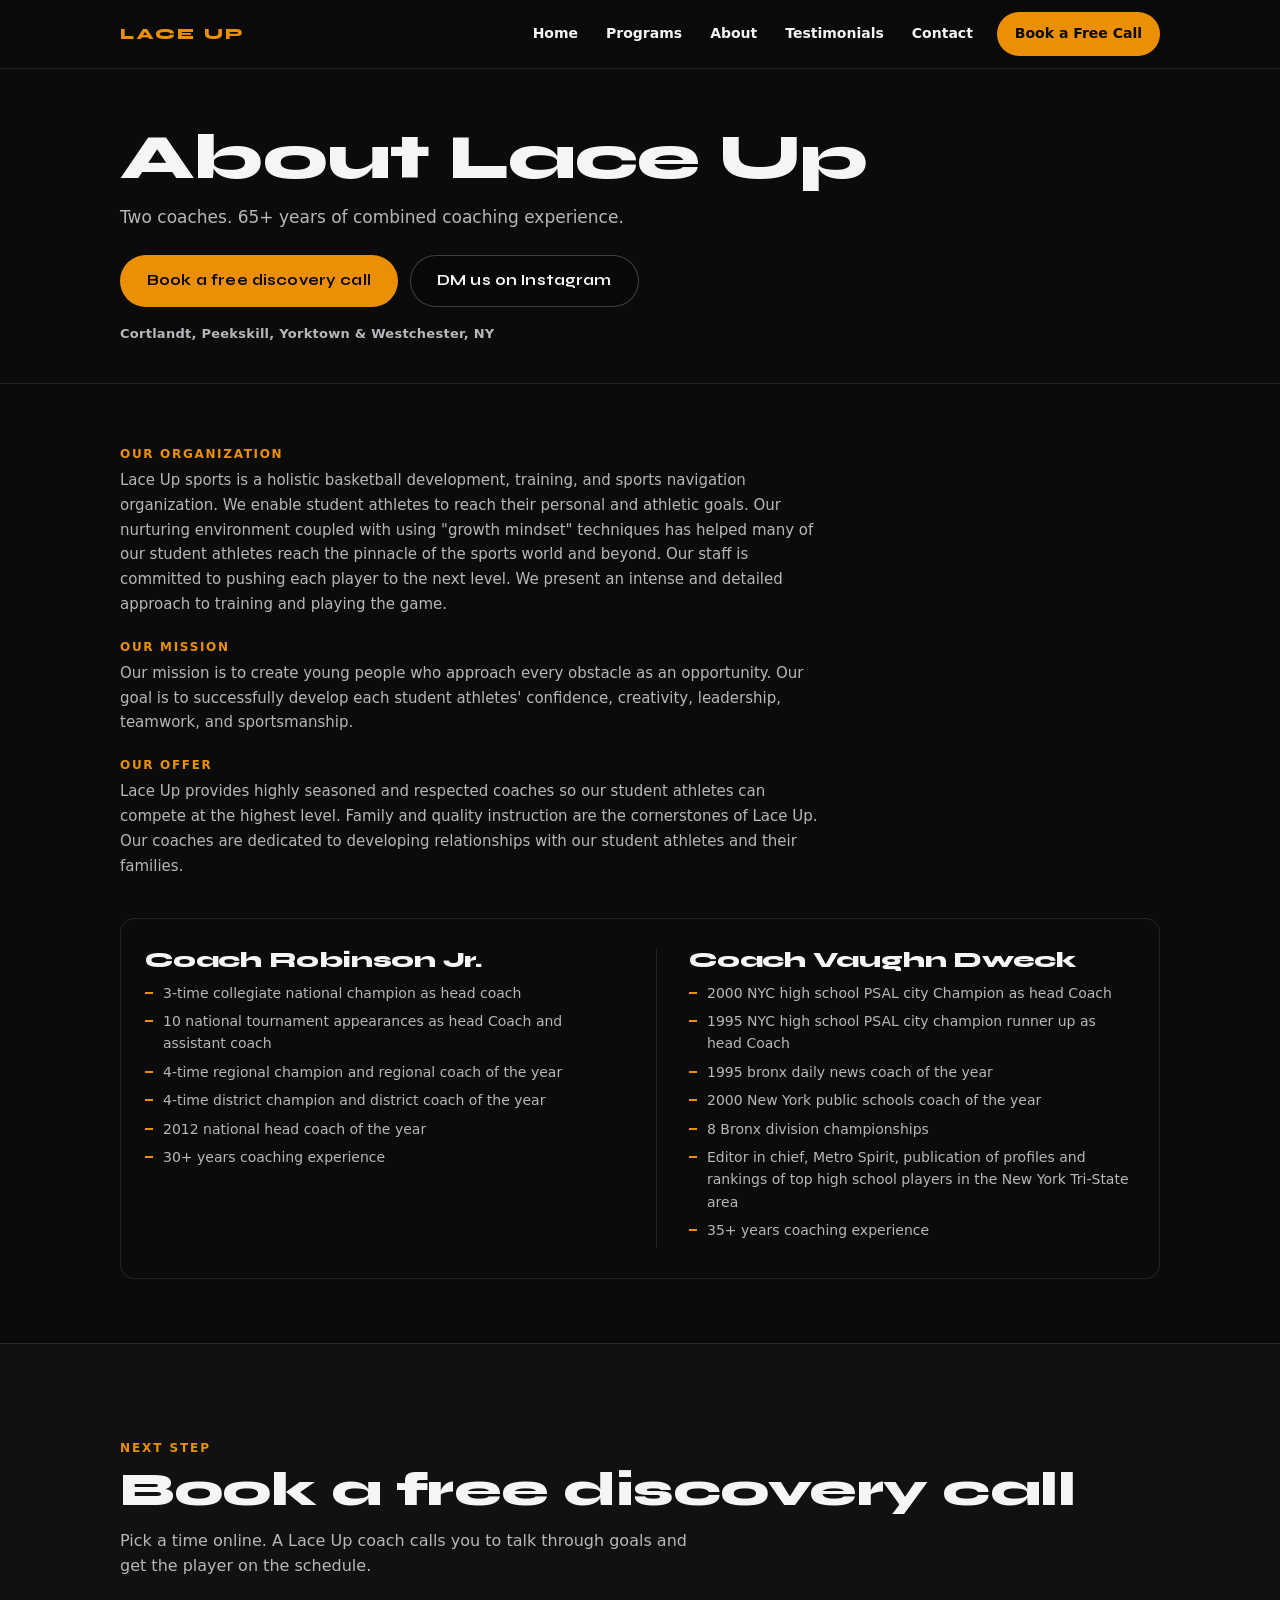
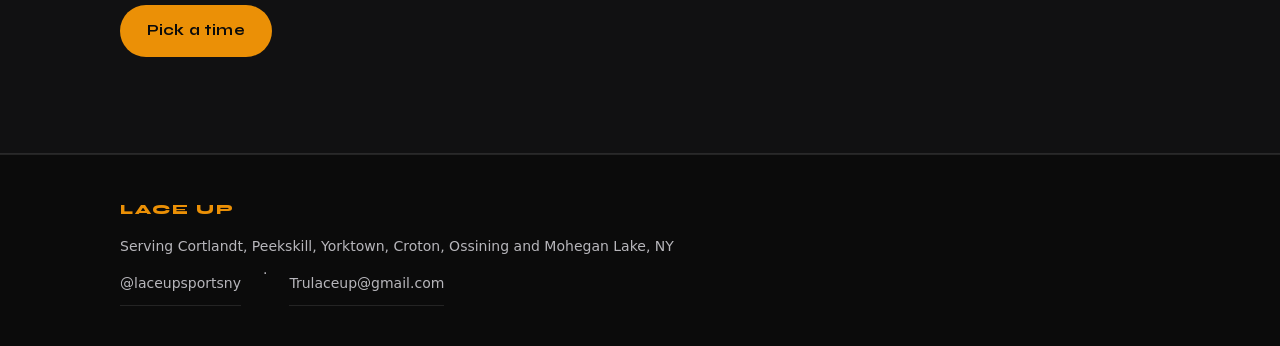
==== about/index.html @ 677ff25a "Polish pass: self-hosted font, AVIF/WebP images, plain-voice copy, booking on /contact/ - Self-host " ====
<!doctype html>
<html lang="en"><head><meta charset="utf-8">
<meta name="viewport" content="width=device-width, initial-scale=1, viewport-fit=cover">
<title>About Lace Up Sports | Coaches Robinson &amp; Dweck, Westchester Basketball</title>
<meta name="description" content="Meet the Lace Up coaches: a 3x collegiate national champion head coach and a NYC PSAL city champion head coach, 65+ years of combined coaching.">
<link rel="canonical" href="https://www.trulaceup.com/about/">
<meta name="robots" content="index, follow">
<meta property="og:type" content="website"><meta property="og:title" content="About Lace Up Sports | Coaches Robinson &amp; Dweck, Westchester Basketball"><meta property="og:description" content="Meet the Lace Up coaches: a 3x collegiate national champion head coach and a NYC PSAL city champion head coach, 65+ years of combined coaching.">
<meta property="og:image" content="https://www.trulaceup.com/assets/og.jpg"><meta property="og:image:width" content="1200"><meta property="og:image:height" content="630">
<meta property="og:url" content="https://www.trulaceup.com/about/"><meta name="twitter:card" content="summary_large_image">
<link rel="icon" href="/assets/favicon.png" type="image/png" sizes="32x32"><link rel="apple-touch-icon" href="/assets/apple-touch-icon.png" sizes="180x180">
<meta name="theme-color" content="#0B0B0B"><meta property="og:site_name" content="Lace Up Sports">
<link rel="preload" as="font" type="font/woff2" href="/assets/fonts/syne-latin-vf.woff2" crossorigin>
<link rel="stylesheet" href="/styles.css?v=e2491f68">
<script type="application/ld+json">
{"@context":"https://schema.org","@type":["LocalBusiness","SportsActivityLocation"],"name":"Lace Up Sports","description":"Basketball training for youth and high school players in Westchester, NY.","url":"https://www.trulaceup.com/","email":"Trulaceup@gmail.com","image":"https://www.trulaceup.com/assets/og.jpg","sameAs":["https://www.instagram.com/laceupsportsny"],"areaServed":[{"@type":"City","name":"Cortlandt, NY"},{"@type":"City","name":"Peekskill, NY"},{"@type":"City","name":"Yorktown, NY"},{"@type":"City","name":"Croton, NY"},{"@type":"City","name":"Ossining, NY"},{"@type":"City","name":"Mohegan Lake, NY"}],"makesOffer":[{"@type":"Offer","itemOffered":{"@type":"Service","name":"1:1 Private Training"}},{"@type":"Offer","itemOffered":{"@type":"Service","name":"Small Group Training"}},{"@type":"Offer","itemOffered":{"@type":"Service","name":"Team & Squad Sessions"}},{"@type":"Offer","itemOffered":{"@type":"Service","name":"Clinics"}}]}
</script>
</head><body>
<header class="topnav"><div class="wrap topnav-inner">
<a href="/" class="wordmark">LACE UP</a>
<button type="button" class="nav-burger" id="navBurger" aria-label="Menu" aria-controls="nav-menu" aria-expanded="false"><span></span><span></span><span></span></button>
<nav id="nav-menu" class="nav-menu" aria-label="Primary">
<a href="/">Home</a><a href="/programs/">Programs</a><a href="/about/">About</a><a href="/testimonials/">Testimonials</a><a href="/contact/">Contact</a>
<a class="nav-book" href="/contact/#book">Book a Free Call</a></nav></div></header>
<main>
<section class="page-head"><div class="wrap">
<h1>About Lace Up</h1><p class="page-lede">Two coaches. 65+ years of combined coaching experience.</p>
<div class="cta-row"><a class="btn btn-primary" href="/contact/#book">Book a free discovery call</a><a class="btn btn-ghost" href="https://www.instagram.com/laceupsportsny" target="_blank" rel="noopener">DM us on Instagram</a></div>
<div class="hero-meta">Cortlandt, Peekskill, Yorktown &amp; Westchester, NY</div>
</div></section>
<section class="section-tight"><div class="wrap"><div class="about-copy"><h3>Our Organization</h3><p>Lace Up sports is a holistic basketball development, training, and sports navigation organization. We enable student athletes to reach their personal and athletic goals. Our nurturing environment coupled with using &quot;growth mindset&quot; techniques has helped many of our student athletes reach the pinnacle of the sports world and beyond. Our staff is committed to pushing each player to the next level. We present an intense and detailed approach to training and playing the game.</p><h3>Our Mission</h3><p>Our mission is to create young people who approach every obstacle as an opportunity. Our goal is to successfully develop each student athletes&#x27; confidence, creativity, leadership, teamwork, and sportsmanship.</p><h3>Our Offer</h3><p>Lace Up provides highly seasoned and respected coaches so our student athletes can compete at the highest level. Family and quality instruction are the cornerstones of Lace Up. Our coaches are dedicated to developing relationships with our student athletes and their families.</p></div>
<div class="coaches-wrap"><div class="bg-video-content"><div class="coach"><h3>Coach Robinson Jr.</h3><ul class="coach-credentials"><li>3-time collegiate national champion as head coach</li><li>10 national tournament appearances as head Coach and assistant coach</li><li>4-time regional champion and regional coach of the year</li><li>4-time district champion and district coach of the year</li><li>2012 national head coach of the year</li><li>30+ years coaching experience</li></ul></div>
<div class="coach"><h3>Coach Vaughn Dweck</h3><ul class="coach-credentials"><li>2000 NYC high school PSAL city Champion as head Coach</li><li>1995 NYC high school PSAL city champion runner up as head Coach</li><li>1995 bronx daily news coach of the year</li><li>2000 New York public schools coach of the year</li><li>8 Bronx division championships</li><li>Editor in chief, Metro Spirit, publication of profiles and rankings of top high school players in the New York Tri-State area</li><li>35+ years coaching experience</li></ul></div></div></div></div></section>
<section class="section book-band"><div class="wrap"><p class="eyebrow">Next step</p><h2>Book a free discovery call</h2><p class="band-sub">Pick a time online. A Lace Up coach calls you to talk through goals and get the player on the schedule.</p><div class="cta-row"><a class="btn btn-primary" href="/contact/#book">Pick a time</a></div></div></section>
</main>
<footer><div class="wrap"><div class="foot-wordmark">LACE UP</div>
<div>Serving Cortlandt, Peekskill, Yorktown, Croton, Ossining and Mohegan Lake, NY</div>
<div class="foot-row"><a href="https://www.instagram.com/laceupsportsny" target="_blank" rel="noopener">@laceupsportsny</a> &middot; <a href="mailto:Trulaceup@gmail.com">Trulaceup@gmail.com</a></div></div></footer>
<nav class="sticky-bar" aria-label="Quick actions"><a href="https://www.instagram.com/laceupsportsny" target="_blank" rel="noopener"><span class="sticky-icon" aria-hidden="true">&#9993;</span>DM</a><a href="/contact/#book"><span class="sticky-icon" aria-hidden="true">&#9679;</span>Book a free call</a></nav>
<script>(function(){var b=document.getElementById('navBurger'),m=document.getElementById('nav-menu');
function c(){m.classList.remove('open');b.setAttribute('aria-expanded','false');}
b.addEventListener('click',function(){var o=m.classList.toggle('open');b.setAttribute('aria-expanded',o);});
m.querySelectorAll('a').forEach(function(a){a.addEventListener('click',c);});})();</script>

</body></html>
---- styles.css ----
/* Lace Up Sports — one orange, dark canvas, hairline rules. No glow, no gradients on cards. */
@font-face{
  font-family:'Syne';
  src:url('/assets/fonts/syne-latin-vf.woff2') format('woff2-variations'), url('/assets/fonts/syne-latin-vf.woff2') format('woff2');
  font-weight:400 800; font-style:normal; font-display:swap;
  unicode-range:U+0000-00FF,U+0131,U+0152-0153,U+02BB-02BC,U+02C6,U+02DA,U+02DC,U+2000-206F,U+2074,U+20AC,U+2122,U+2191,U+2193,U+2212,U+2215,U+FEFF,U+FFFD;
}
/* Metric-matched fallbacks so the swap does not move the layout (Syne 800 is ~1.6x wider than Arial Bold). */
@font-face{font-family:'Syne Fallback';src:local('Arial'),local('Helvetica Neue'),local('Helvetica');font-weight:400 600;size-adjust:99%;ascent-override:93%;descent-override:28%;line-gap-override:0%;}
@font-face{font-family:'Syne Fallback';src:local('Arial Bold'),local('Arial-BoldMT'),local('Helvetica Neue Bold'),local('Helvetica-Bold');font-weight:700;size-adjust:114%;ascent-override:81%;descent-override:24%;line-gap-override:0%;}
@font-face{font-family:'Syne Fallback';src:local('Arial Bold'),local('Arial-BoldMT'),local('Helvetica Neue Bold'),local('Helvetica-Bold');font-weight:800;size-adjust:164%;ascent-override:56%;descent-override:17%;line-gap-override:0%;}

:root{
  --bg:#0B0B0B;
  --bg-2:#111112;
  --ink:#F5F5F6;
  --muted:#A8A7AC;
  --orange:#EB9006;
  --orange-dim:rgba(235,144,6,.16);
  --line:rgba(255,255,255,.10);
  --line-strong:rgba(255,255,255,.22);
  --radius:14px;
  --sticky-h:64px;
  --display:'Syne','Syne Fallback',system-ui,-apple-system,sans-serif;
  --text:system-ui,-apple-system,'Segoe UI',Roboto,sans-serif;
  --s-1:8px; --s-2:16px; --s-3:24px; --s-4:40px; --s-5:64px; --s-6:96px;
  color-scheme: dark;
}
@media (prefers-color-scheme: light){
  :root:not([data-theme="dark"]){ --bg:#0B0B0B; --ink:#F5F5F6; --muted:#B7B6BB; }
}
*{box-sizing:border-box;}
html{overflow-x:clip; max-width:100%;}
@media (prefers-reduced-motion: no-preference){ html{scroll-behavior:smooth;} }
body{
  margin:0;
  background:var(--bg);
  color:var(--ink);
  font-family:var(--display);
  font-feature-settings:'tnum' 1;
  -webkit-font-smoothing:antialiased;
  padding-bottom:calc(var(--sticky-h) + env(safe-area-inset-bottom,0px));
  overflow-x:clip; max-width:100%;
  line-height:1.4;
}
img,video{max-width:100%; height:auto;}
[hidden]{display:none!important;}
a{color:inherit;}
:focus-visible{outline:2px solid var(--orange); outline-offset:3px; border-radius:4px;}
.btn:focus-visible, .nav-book:focus-visible{outline-offset:4px;}
.wrap{max-width:1080px; margin:0 auto; padding:0 20px;}
.eyebrow{
  font-family:var(--text); font-size:12px; letter-spacing:.16em; text-transform:uppercase;
  color:var(--orange); font-weight:700; margin:0 0 10px;
}
.section{padding:var(--s-6) 0;}
.section-tight{padding:var(--s-5) 0;}
@media (max-width:700px){ .section{padding:var(--s-5) 0;} .section-tight{padding:48px 0;} }
h1,h2,h3{margin:0; font-weight:800; letter-spacing:-.01em; line-height:1.02; text-wrap:balance;}
section[id]{scroll-margin-top:74px;}
p{margin:0;}
.text-link{
  display:inline-flex; align-items:center; min-height:44px; margin-top:var(--s-3);
  color:var(--orange); font-family:var(--text); font-size:15px; font-weight:700;
  text-decoration:none; border-bottom:1px solid var(--orange); padding:0 2px;
}
.text-link:hover{color:var(--ink); border-color:var(--ink);}

/* ---------- top nav ---------- */
.topnav{
  position:sticky; top:0; z-index:60;
  background:rgba(11,11,11,.9); backdrop-filter:blur(10px); -webkit-backdrop-filter:blur(10px);
  border-bottom:1px solid var(--line);
}
.topnav-inner{
  display:flex; align-items:center; justify-content:space-between;
  padding:12px 20px; gap:16px; position:relative; min-height:64px;
}
.topnav .wordmark{
  font-family:var(--display); font-weight:800; font-size:15px; letter-spacing:.14em;
  color:var(--orange); text-transform:uppercase; text-decoration:none;
  display:inline-flex; align-items:center; min-height:44px; padding:0 4px; margin-left:-4px;
}
.nav-menu{display:flex; align-items:center; gap:4px;}
.nav-menu a{
  display:inline-flex; align-items:center; min-height:44px; padding:0 12px;
  text-decoration:none; color:var(--ink); font-size:14px; font-weight:600;
  font-family:var(--text); white-space:nowrap; border-radius:999px;
}
.nav-menu a:hover{color:var(--orange);}
.nav-menu .nav-book{
  background:var(--orange); color:#0B0B0B; padding:0 18px; margin-left:8px; font-weight:700;
}
.nav-menu .nav-book:hover{color:#0B0B0B; background:#F5A126;}
.nav-burger{
  display:none; width:44px; height:44px; align-items:center; justify-content:center;
  flex-direction:column; gap:5px; cursor:pointer; padding:0; margin-right:-8px;
  background:none; border:none; appearance:none;
}
.nav-burger span{width:22px; height:2px; background:var(--ink); display:block; border-radius:2px;}
@media (max-width:720px){
  .nav-burger{display:flex;}
  .nav-menu{
    position:absolute; top:100%; left:0; right:0;
    flex-direction:column; align-items:stretch; gap:0;
    background:#0B0B0B; border-bottom:1px solid var(--line);
    max-height:0; overflow:hidden; visibility:hidden; transition:max-height .25s ease, visibility 0s linear .25s;
  }
  .nav-menu a{padding:0 20px; min-height:52px; border-top:1px solid var(--line); border-radius:0; font-size:16px;}
  .nav-menu .nav-book{margin:14px 20px 18px; justify-content:center; border-radius:999px; border-top:none;}
  .nav-menu.open{max-height:480px; visibility:visible; transition:max-height .25s ease;}
}
@media (prefers-reduced-motion: reduce){ .nav-menu{transition:none;} }

/* ---------- hero ---------- */
.hero{
  position:relative;
  min-height:min(100svh, 860px);
  display:flex; flex-direction:column; justify-content:flex-end;
  overflow:hidden; background:#000;
  padding-bottom:var(--s-4);
}
.hero picture, .hero-poster, .hero-media{
  position:absolute; inset:0; width:100%; height:100%;
}
.hero-poster, .hero-media{object-fit:cover; object-position:center 35%; filter:saturate(.9);}
.hero-video-scrim{
  position:absolute; inset:0;
  background:linear-gradient(0deg, rgba(0,0,0,.94) 0%, rgba(0,0,0,.6) 36%, rgba(0,0,0,.15) 65%, rgba(0,0,0,.4) 100%);
}
.hero-inner{
  position:relative; z-index:1;
  padding:28px 20px 0;
  max-width:1080px; margin:0 auto; width:100%;
}
.hero-eyebrow{margin-bottom:14px;}
.hero h1{
  font-size:clamp(42px,8.6vw,92px);
  line-height:.96;
  margin:0 0 20px;
  max-width:14ch;
}
.hero h1 em{font-style:normal; color:var(--orange);}
.hero-sub{
  color:var(--ink); opacity:.86; font-size:clamp(16px,2.4vw,19px);
  font-family:var(--text); font-weight:500;
  max-width:50ch; margin:0 0 28px; line-height:1.5;
}
.cta-row{display:flex; flex-wrap:wrap; gap:12px;}
.btn{
  display:inline-flex; align-items:center; justify-content:center; gap:8px;
  min-height:52px; padding:0 26px; border-radius:999px;
  font-weight:700; font-size:15px; letter-spacing:.01em;
  text-decoration:none; border:1px solid transparent;
  font-family:var(--display);
  transition:transform .15s ease, background .15s ease, border-color .15s ease;
  cursor:pointer;
}
.btn:active{transform:scale(.97);}
.btn-primary{background:var(--orange); color:#0B0B0B;}
.btn-primary:hover{background:#F5A126;}
.btn-ghost{background:rgba(0,0,0,.25); color:var(--ink); border-color:var(--line-strong);}
.btn-ghost:hover{border-color:var(--ink);}
@media (max-width:480px){ .cta-row .btn{width:100%;} }
.hero-meta{
  color:var(--muted); font-family:var(--text); font-size:13px;
  font-weight:600; margin-top:20px; letter-spacing:.02em;
}
@media (prefers-reduced-motion: reduce){ .btn{transition:none;} }

/* Phones: whole photo on top, text below it; nothing hidden behind the headline (Jimmy, 10/18). */
@media (max-width: 700px){
  .hero{min-height:auto; justify-content:flex-start; padding-bottom:32px;}
  .hero picture, .hero-poster, .hero-media{top:0; left:0; right:0; bottom:auto; height:min(125vw, 62svh); object-position:center 60%;}
  .hero-video-scrim{top:0; bottom:auto; height:min(125vw, 62svh); background:linear-gradient(0deg, rgba(0,0,0,1) 0%, rgba(0,0,0,.35) 30%, rgba(0,0,0,0) 60%, rgba(0,0,0,.45) 100%);}
  .hero-inner{padding-top:calc(min(125vw, 62svh) - 72px);}
  .hero h1{font-size:clamp(36px, 10.5vw, 54px);}
}

/* ---------- proof strip ---------- */
.proof{border-top:1px solid var(--line); border-bottom:1px solid var(--line); background:var(--bg-2);}
.proof-grid{display:grid; grid-template-columns:repeat(3,1fr); gap:0; padding:0;}
.proof-item{padding:28px 20px; border-right:1px solid var(--line);}
.proof-item:last-child{border-right:none;}
.proof-num{font-size:clamp(30px,4.5vw,40px); font-weight:800; color:var(--orange); line-height:1;}
.proof-label{font-size:13px; color:var(--muted); margin-top:8px; font-family:var(--text); font-weight:500; line-height:1.4;}
@media (max-width:640px){
  .proof-grid{grid-template-columns:1fr;}
  .proof-item{display:flex; align-items:baseline; gap:16px; padding:16px 20px; border-right:none; border-bottom:1px solid var(--line);}
  .proof-item:last-child{border-bottom:none;}
  .proof-num{font-size:26px; min-width:64px;}
  .proof-label{margin-top:0; font-size:14px;}
}

/* ---------- section heads ---------- */
.section-head{margin-bottom:var(--s-4);}
.section-head h2{font-size:clamp(30px,5vw,48px);}
.section-sub{color:var(--muted); font-family:var(--text); font-size:15px; margin:12px 0 0; max-width:60ch; line-height:1.55;}
.season-tag{
  display:inline-block; margin-top:16px; padding:7px 14px;
  background:var(--orange-dim); color:var(--orange);
  border-radius:999px; font-size:12px; font-weight:700;
  letter-spacing:.06em; text-transform:uppercase; font-family:var(--text);
}

/* ---------- programs ---------- */
.cards{display:grid; grid-template-columns:repeat(2,1fr); gap:14px;}
@media (max-width:640px){ .cards{grid-template-columns:1fr;} }
.card{
  border:1px solid var(--line); border-radius:var(--radius);
  padding:26px; background:rgba(11,11,11,.5);
}
.card .season-tag{margin:0 0 12px;}
.card h3{font-size:22px; margin-bottom:10px;}
.card p{color:var(--muted); font-family:var(--text); font-size:15px; line-height:1.55;}
.cards-note{font-size:13px; color:var(--muted); font-family:var(--text); margin:16px 0 0;}

/* ---------- about ---------- */
.about-copy{margin-bottom:var(--s-4); max-width:70ch;}
.about-copy h3{
  font-size:12px; color:var(--orange); text-transform:uppercase;
  letter-spacing:.14em; font-family:var(--text); margin:24px 0 8px; font-weight:700;
}
.about-copy h3:first-child{margin-top:0;}
.about-copy p{color:var(--muted); font-family:var(--text); font-size:15px; line-height:1.65;}

/* ---------- coaches ---------- */
.coach-credentials{list-style:none; margin:0; padding:0; color:var(--muted); font-family:var(--text); font-size:14px; line-height:1.6;}
.coach-credentials li{padding-left:18px; position:relative; margin-bottom:6px;}
.coach-credentials li::before{content:""; position:absolute; left:0; top:.72em; width:8px; height:2px; background:var(--orange);}
.coach{padding:26px 0; border-top:1px solid var(--line);}
.coach:last-child{border-bottom:1px solid var(--line);}
.coach h3{font-size:22px; margin-bottom:10px;}
.coaches-wrap{border-radius:var(--radius); border:1px solid var(--line); padding:30px 24px; margin-top:8px;}
.coaches-wrap .coach{padding:22px 0;}
.coaches-wrap .coach:first-child{border-top:none; padding-top:0;}
.coaches-wrap .coach:last-child{border-bottom:none; padding-bottom:0;}
@media (min-width:760px){
  .coaches-wrap .bg-video-content{display:grid; grid-template-columns:1fr 1fr; gap:32px;}
  .coaches-wrap .coach{border-top:none; padding:0;}
  .coaches-wrap .coach + .coach{border-left:1px solid var(--line); padding-left:32px;}
}

/* ---------- background-video sections (programs / coaches) ---------- */
.bg-video-section{position:relative; overflow:hidden;}
.bg-video-section > picture, .bg-video-media, .bg-video-poster{
  position:absolute; inset:0; width:100%; height:100%;
}
.bg-video-media, .bg-video-poster{object-fit:cover; object-position:center 40%; filter:saturate(.85);}
.bg-video-scrim{
  position:absolute; inset:0;
  background:linear-gradient(180deg, rgba(11,11,11,.95) 0%, rgba(11,11,11,.88) 40%, rgba(11,11,11,.95) 100%);
}
.bg-video-content{position:relative; z-index:1;}

/* ---------- book band / calendly ---------- */
.book-band{background:var(--bg-2); border-top:1px solid var(--line); border-bottom:1px solid var(--line);}
.book-band h2{font-size:clamp(30px,5vw,48px);}
.band-sub{color:var(--muted); font-family:var(--text); font-size:16px; line-height:1.55; max-width:56ch; margin:14px 0 26px;}
.book-embed{border:1px solid var(--line); border-radius:var(--radius); overflow:hidden; background:var(--bg-2); min-height:700px;}
.calendly-inline-widget{min-width:280px; height:700px;}
.book-fallback{color:var(--muted); font-family:var(--text); font-size:14px; margin-top:14px; line-height:1.6;}
.book-fallback a{display:inline-block; padding:4px 0;}
#book{scroll-margin-top:74px;}

/* ---------- faq ---------- */
details{border-top:1px solid var(--line);}
details:last-of-type{border-bottom:1px solid var(--line);}
summary{
  cursor:pointer; list-style:none; font-size:17px; font-weight:700; line-height:1.3;
  display:flex; justify-content:space-between; align-items:center; gap:12px;
  padding:18px 0; min-height:56px;
}
summary::-webkit-details-marker{display:none;}
summary::after{content:"+"; color:var(--orange); font-size:24px; font-weight:700; flex:none; transition:transform .2s ease; width:24px; text-align:center;}
details[open] summary::after{transform:rotate(45deg);}
details p{color:var(--muted); font-family:var(--text); font-size:15px; line-height:1.6; margin:0 0 20px; max-width:64ch;}
details p.pending{font-style:italic; color:#8b8a8f;}
@media (prefers-reduced-motion: reduce){ summary::after{transition:none;} }

/* ---------- testimonials ---------- */
.testimonials{display:grid; grid-template-columns:repeat(2,1fr); gap:14px;}
@media (max-width:640px){ .testimonials{grid-template-columns:1fr;} }
.testimonial{
  border:1px solid var(--line); border-radius:var(--radius);
  padding:26px 24px 22px; margin:0; position:relative; display:flex; flex-direction:column; gap:14px;
}
.testimonial::before{content:"\201C"; font-family:var(--display); font-weight:800; font-size:44px; line-height:.6; color:var(--orange); display:block; height:22px;}
.testimonial blockquote{margin:0; color:var(--ink); font-family:var(--text); font-size:15px; line-height:1.6; flex:1;}
.testimonial figcaption{color:var(--orange); font-size:12px; font-weight:700; letter-spacing:.1em; text-transform:uppercase; font-family:var(--text);}

/* ---------- contact ---------- */
.contact-grid{display:grid; grid-template-columns:repeat(3,1fr); gap:14px;}
@media (max-width:700px){ .contact-grid{grid-template-columns:1fr;} }
.contact-item{
  display:flex; flex-direction:column; gap:6px; min-height:72px; justify-content:center;
  border:1px solid var(--line); border-radius:var(--radius);
  padding:18px 20px; text-decoration:none; color:var(--ink);
  font-family:var(--text); font-size:15px; font-weight:600; word-break:break-word;
}
.contact-item:hover{border-color:var(--orange); color:var(--orange);}
.contact-item-static:hover{border-color:var(--line); color:var(--ink);}
.contact-label{color:var(--muted); font-size:11.5px; font-weight:700; text-transform:uppercase; letter-spacing:.1em;}

/* ---------- footer ---------- */
footer{border-top:1px solid var(--line); padding:44px 0 40px; color:var(--muted); font-family:var(--text); font-size:14px; line-height:1.6;}
footer .foot-wordmark{font-family:var(--display); font-weight:800; color:var(--orange); letter-spacing:.14em; font-size:14px; margin-bottom:14px;}
footer a{text-decoration:none; border-bottom:1px solid var(--line); display:inline-flex; align-items:center; min-height:44px;}
footer a:hover{border-color:var(--orange); color:var(--orange);}
.foot-row{display:flex; flex-wrap:wrap; gap:4px 22px; margin-top:4px;}

/* ---------- sticky mobile bar ---------- */
.sticky-bar{
  position:fixed; left:0; right:0; bottom:0; z-index:50;
  display:grid; grid-template-columns:1fr 1.6fr;
  background:rgba(11,11,11,.92);
  backdrop-filter:blur(10px); -webkit-backdrop-filter:blur(10px);
  border-top:1px solid var(--line);
  padding-bottom:env(safe-area-inset-bottom,0px);
}
.sticky-bar a{
  display:flex; align-items:center; justify-content:center;
  gap:8px; min-height:var(--sticky-h); padding:8px 6px; font-size:14px; font-weight:700;
  font-family:var(--text); text-decoration:none; color:var(--ink);
  border-right:1px solid var(--line);
}
.sticky-bar a:last-child{border-right:none; background:var(--orange); color:#0B0B0B;}
.sticky-bar a:focus-visible{outline-offset:-4px;}
.sticky-icon{font-size:16px;}
@media (min-width:721px){ .sticky-bar{display:none;} body{padding-bottom:0;} }

/* ---------- the lace up way (pillars) ---------- */
.pillars{border-top:1px solid var(--line);}
.pillar{display:grid; grid-template-columns:200px 1fr; gap:20px; padding:24px 0; border-bottom:1px solid var(--line);}
@media (max-width:640px){ .pillar{grid-template-columns:1fr; gap:8px;} }
.pillar h3{font-size:18px; color:var(--orange); letter-spacing:.01em;}
.pillar p{color:var(--muted); font-family:var(--text); font-size:15px; line-height:1.6;}

/* ---------- placements wall ---------- */
.placements{list-style:none; margin:0; padding:0; border-top:1px solid var(--line);}
.placements li{padding:14px 0; border-bottom:1px solid var(--line); color:var(--ink); font-family:var(--text); font-size:15px;}

/* ---------- free resources ---------- */
.resource-block{max-width:640px;}
.resource-video{width:100%; aspect-ratio:16/9; border-radius:var(--radius); border:1px solid var(--line); display:block; background:#000;}
.resource-caption{color:var(--muted); font-family:var(--text); font-size:14px; margin:12px 0 0;}

/* ---------- photo strip (drifting marquee) ---------- */
.strip{overflow:hidden; margin-bottom:0; padding-left:20px; min-width:0; max-width:100%; width:100%;}
.strip-track{display:flex; gap:12px; width:max-content;}
.strip-track picture{flex:none; display:block;}
.strip-track img{width:160px; height:200px; object-fit:cover; border-radius:10px; border:1px solid var(--line); display:block;}
.strip-grid{display:none;}
@media (prefers-reduced-motion: no-preference){
  .strip-track{animation:drift 38s linear infinite;}
  .strip:hover .strip-track, .strip:focus-within .strip-track{animation-play-state:paused;}
  @keyframes drift{from{transform:translateX(0);} to{transform:translateX(-50%);}}
}
@media (prefers-reduced-motion: reduce){
  .strip{display:none;}
  .strip-grid{display:grid; grid-template-columns:repeat(3,1fr); gap:10px;}
  .strip-grid img{width:100%; height:auto; aspect-ratio:4/5; object-fit:cover; border-radius:10px; border:1px solid var(--line); display:block;}
}

/* ---------- sub-page head ---------- */
.page-head{padding:56px 0 40px; border-bottom:1px solid var(--line);}
.page-head h1{font-size:clamp(36px,7vw,64px); margin-bottom:14px; max-width:16ch;}
.page-lede{color:var(--muted); font-family:var(--text); font-size:17px; line-height:1.55; max-width:60ch; margin:0 0 24px;}
.page-head .hero-meta{margin-top:18px;}
.steps{padding-left:22px; margin:0; font-family:var(--text); line-height:1.6; color:var(--muted); font-size:15px;}
.steps li{margin:0 0 12px; padding-left:4px;}
.steps strong{color:var(--ink);}
.fine{font-family:var(--text); font-size:14px; color:var(--muted); margin-top:18px; line-height:1.6;}
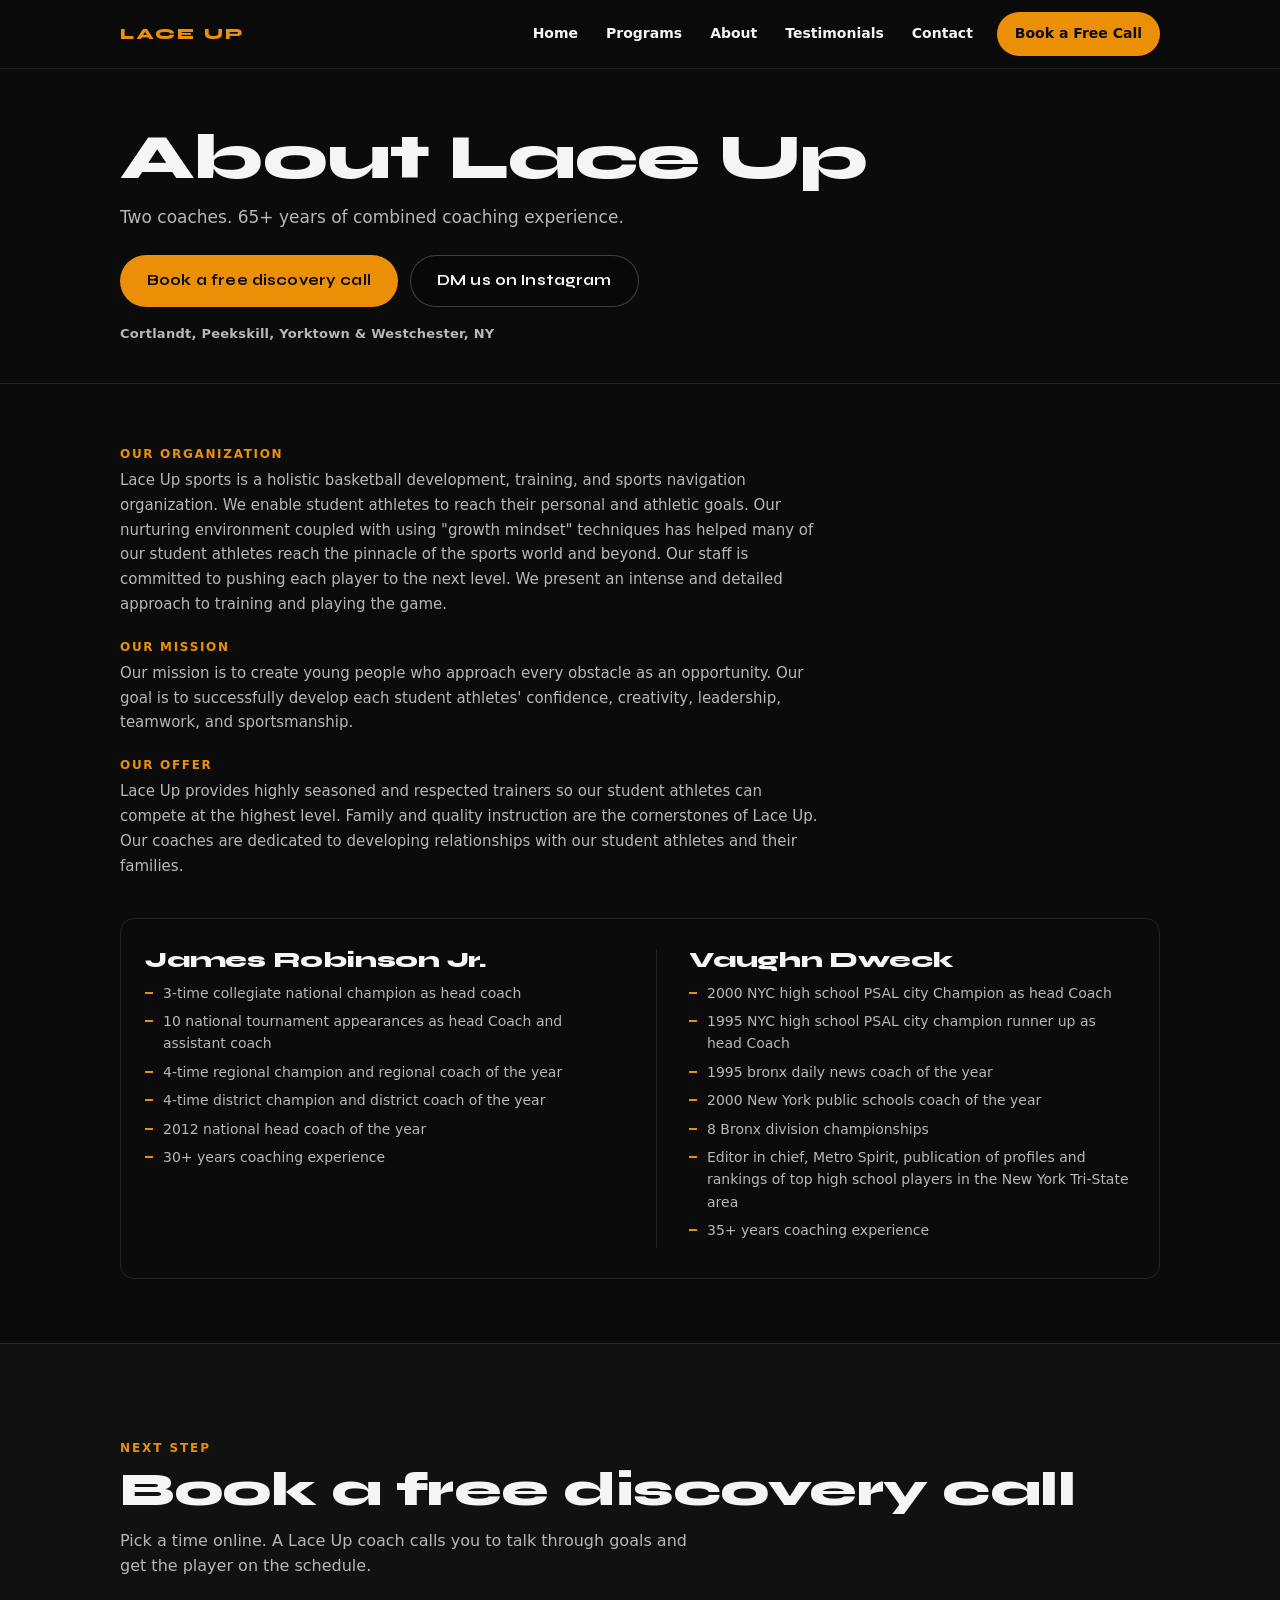
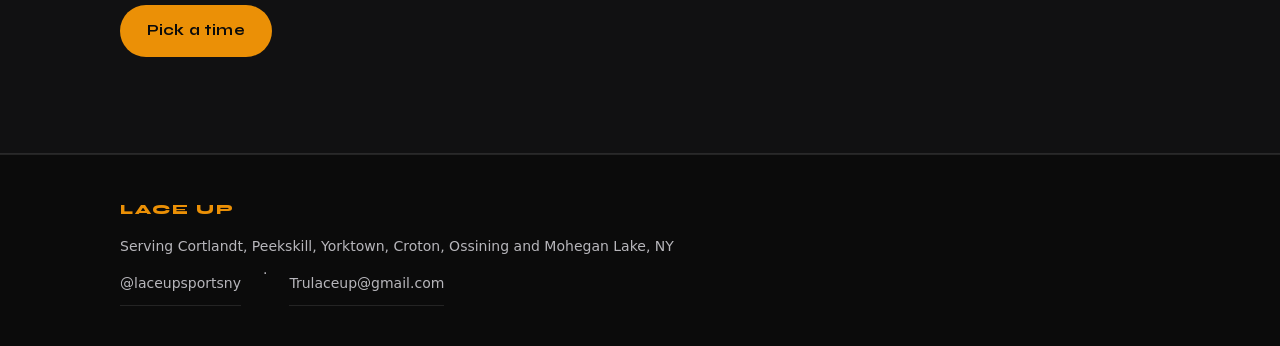
==== commit 7430e8d2: "Present Lace Up as trainers: drop 'coached by', trainer wording; credentials and testimonials unchan" ====
--- a/about/index.html
+++ b/about/index.html
@@ -28,9 +28,9 @@
 <div class="cta-row"><a class="btn btn-primary" href="/contact/#book">Book a free discovery call</a><a class="btn btn-ghost" href="https://www.instagram.com/laceupsportsny" target="_blank" rel="noopener">DM us on Instagram</a></div>
 <div class="hero-meta">Cortlandt, Peekskill, Yorktown &amp; Westchester, NY</div>
 </div></section>
-<section class="section-tight"><div class="wrap"><div class="about-copy"><h3>Our Organization</h3><p>Lace Up sports is a holistic basketball development, training, and sports navigation organization. We enable student athletes to reach their personal and athletic goals. Our nurturing environment coupled with using &quot;growth mindset&quot; techniques has helped many of our student athletes reach the pinnacle of the sports world and beyond. Our staff is committed to pushing each player to the next level. We present an intense and detailed approach to training and playing the game.</p><h3>Our Mission</h3><p>Our mission is to create young people who approach every obstacle as an opportunity. Our goal is to successfully develop each student athletes&#x27; confidence, creativity, leadership, teamwork, and sportsmanship.</p><h3>Our Offer</h3><p>Lace Up provides highly seasoned and respected coaches so our student athletes can compete at the highest level. Family and quality instruction are the cornerstones of Lace Up. Our coaches are dedicated to developing relationships with our student athletes and their families.</p></div>
-<div class="coaches-wrap"><div class="bg-video-content"><div class="coach"><h3>Coach Robinson Jr.</h3><ul class="coach-credentials"><li>3-time collegiate national champion as head coach</li><li>10 national tournament appearances as head Coach and assistant coach</li><li>4-time regional champion and regional coach of the year</li><li>4-time district champion and district coach of the year</li><li>2012 national head coach of the year</li><li>30+ years coaching experience</li></ul></div>
-<div class="coach"><h3>Coach Vaughn Dweck</h3><ul class="coach-credentials"><li>2000 NYC high school PSAL city Champion as head Coach</li><li>1995 NYC high school PSAL city champion runner up as head Coach</li><li>1995 bronx daily news coach of the year</li><li>2000 New York public schools coach of the year</li><li>8 Bronx division championships</li><li>Editor in chief, Metro Spirit, publication of profiles and rankings of top high school players in the New York Tri-State area</li><li>35+ years coaching experience</li></ul></div></div></div></div></section>
+<section class="section-tight"><div class="wrap"><div class="about-copy"><h3>Our Organization</h3><p>Lace Up sports is a holistic basketball development, training, and sports navigation organization. We enable student athletes to reach their personal and athletic goals. Our nurturing environment coupled with using &quot;growth mindset&quot; techniques has helped many of our student athletes reach the pinnacle of the sports world and beyond. Our staff is committed to pushing each player to the next level. We present an intense and detailed approach to training and playing the game.</p><h3>Our Mission</h3><p>Our mission is to create young people who approach every obstacle as an opportunity. Our goal is to successfully develop each student athletes&#x27; confidence, creativity, leadership, teamwork, and sportsmanship.</p><h3>Our Offer</h3><p>Lace Up provides highly seasoned and respected trainers so our student athletes can compete at the highest level. Family and quality instruction are the cornerstones of Lace Up. Our coaches are dedicated to developing relationships with our student athletes and their families.</p></div>
+<div class="coaches-wrap"><div class="bg-video-content"><div class="coach"><h3>James Robinson Jr.</h3><ul class="coach-credentials"><li>3-time collegiate national champion as head coach</li><li>10 national tournament appearances as head Coach and assistant coach</li><li>4-time regional champion and regional coach of the year</li><li>4-time district champion and district coach of the year</li><li>2012 national head coach of the year</li><li>30+ years coaching experience</li></ul></div>
+<div class="coach"><h3>Vaughn Dweck</h3><ul class="coach-credentials"><li>2000 NYC high school PSAL city Champion as head Coach</li><li>1995 NYC high school PSAL city champion runner up as head Coach</li><li>1995 bronx daily news coach of the year</li><li>2000 New York public schools coach of the year</li><li>8 Bronx division championships</li><li>Editor in chief, Metro Spirit, publication of profiles and rankings of top high school players in the New York Tri-State area</li><li>35+ years coaching experience</li></ul></div></div></div></div></section>
 <section class="section book-band"><div class="wrap"><p class="eyebrow">Next step</p><h2>Book a free discovery call</h2><p class="band-sub">Pick a time online. A Lace Up coach calls you to talk through goals and get the player on the schedule.</p><div class="cta-row"><a class="btn btn-primary" href="/contact/#book">Pick a time</a></div></div></section>
 </main>
 <footer><div class="wrap"><div class="foot-wordmark">LACE UP</div>
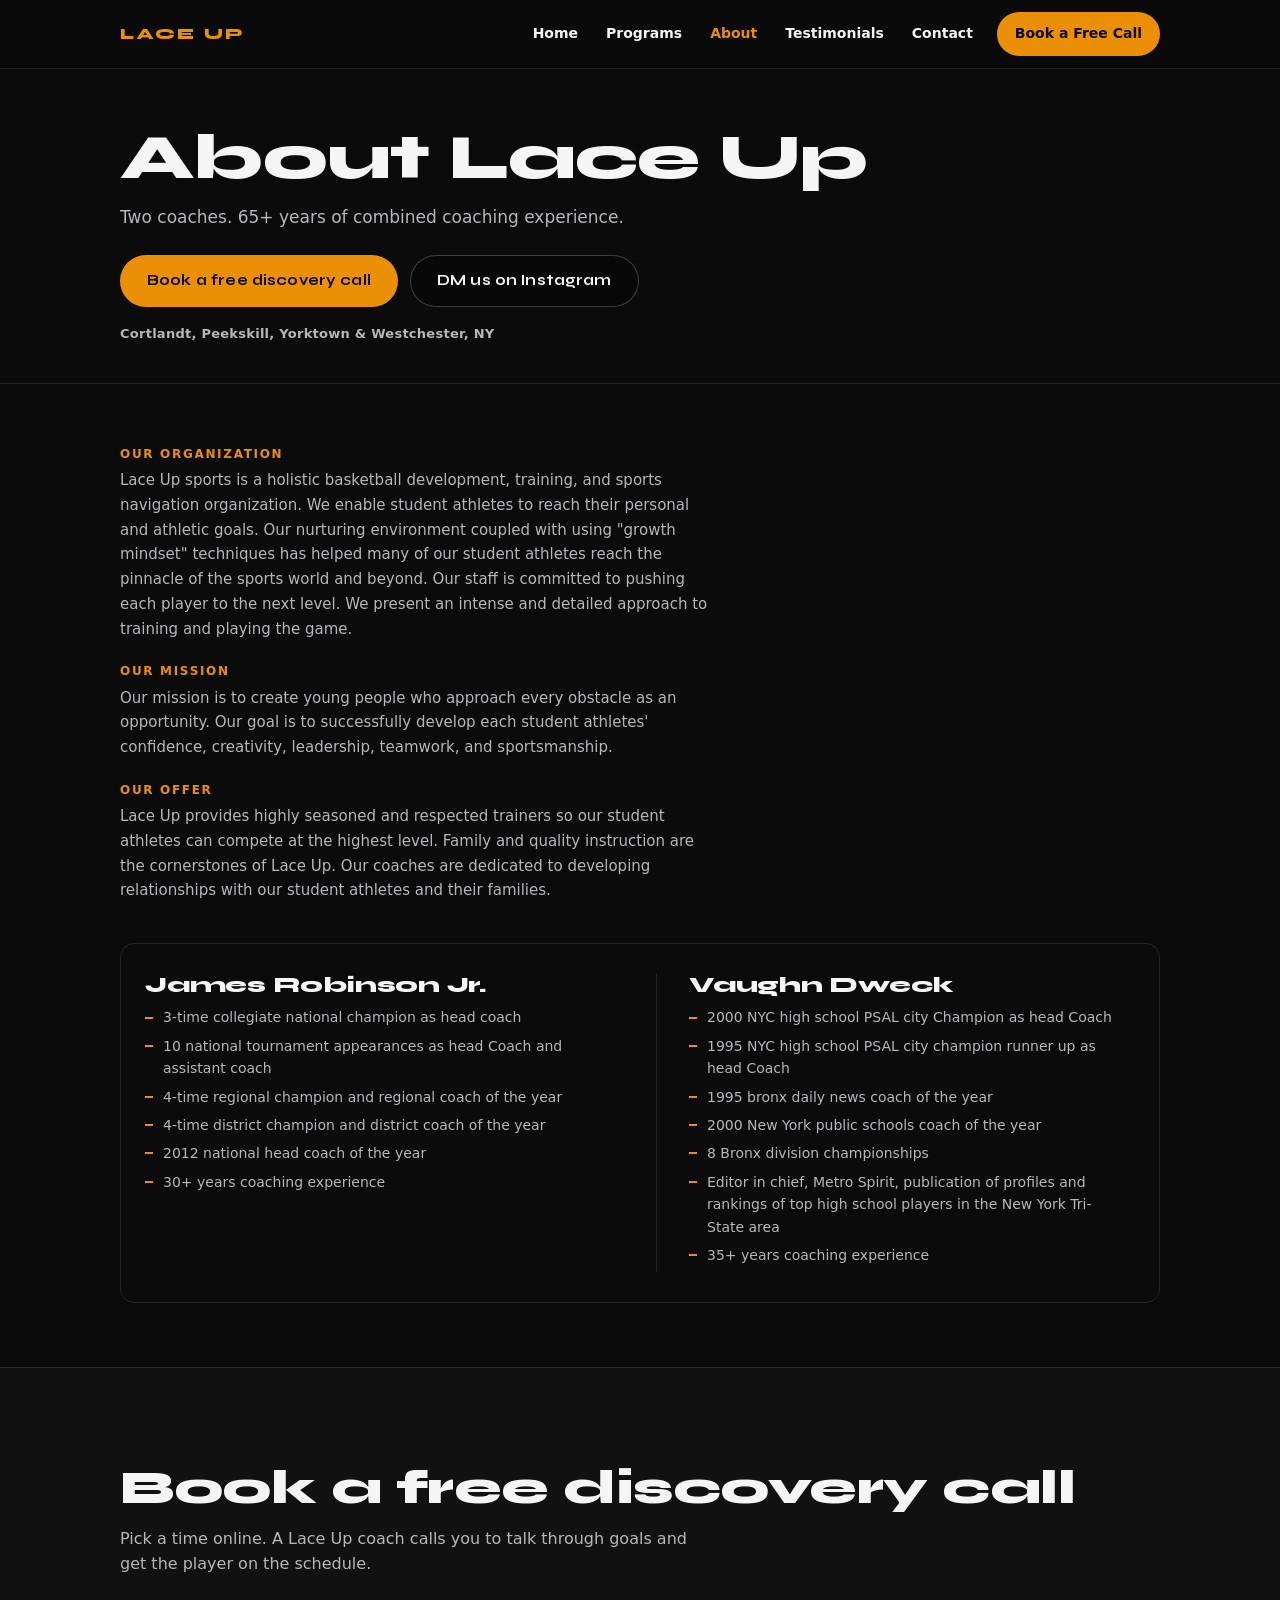
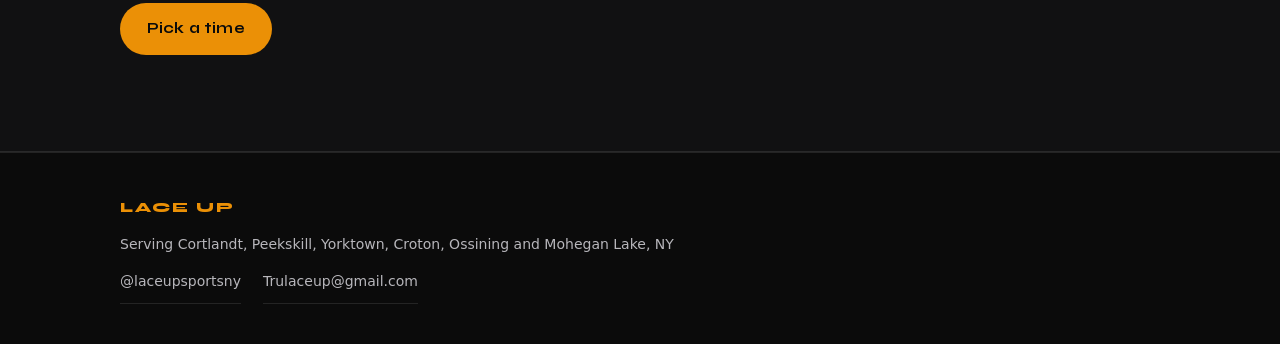
==== commit 29cf204c: "Design pass (Impeccable): drop section kickers, hero credential as a deck line over a deeper scrim, " ====
--- a/about/index.html
+++ b/about/index.html
@@ -11,7 +11,7 @@
 <link rel="icon" href="/assets/favicon.png" type="image/png" sizes="32x32"><link rel="apple-touch-icon" href="/assets/apple-touch-icon.png" sizes="180x180">
 <meta name="theme-color" content="#0B0B0B"><meta property="og:site_name" content="Lace Up Sports">
 <link rel="preload" as="font" type="font/woff2" href="/assets/fonts/syne-latin-vf.woff2" crossorigin>
-<link rel="stylesheet" href="/styles.css?v=e2491f68">
+<link rel="stylesheet" href="/styles.css?v=1196a5dd">
 <script type="application/ld+json">
 {"@context":"https://schema.org","@type":["LocalBusiness","SportsActivityLocation"],"name":"Lace Up Sports","description":"Basketball training for youth and high school players in Westchester, NY.","url":"https://www.trulaceup.com/","email":"Trulaceup@gmail.com","image":"https://www.trulaceup.com/assets/og.jpg","sameAs":["https://www.instagram.com/laceupsportsny"],"areaServed":[{"@type":"City","name":"Cortlandt, NY"},{"@type":"City","name":"Peekskill, NY"},{"@type":"City","name":"Yorktown, NY"},{"@type":"City","name":"Croton, NY"},{"@type":"City","name":"Ossining, NY"},{"@type":"City","name":"Mohegan Lake, NY"}],"makesOffer":[{"@type":"Offer","itemOffered":{"@type":"Service","name":"1:1 Private Training"}},{"@type":"Offer","itemOffered":{"@type":"Service","name":"Small Group Training"}},{"@type":"Offer","itemOffered":{"@type":"Service","name":"Team & Squad Sessions"}},{"@type":"Offer","itemOffered":{"@type":"Service","name":"Clinics"}}]}
 </script>
@@ -20,7 +20,7 @@
 <a href="/" class="wordmark">LACE UP</a>
 <button type="button" class="nav-burger" id="navBurger" aria-label="Menu" aria-controls="nav-menu" aria-expanded="false"><span></span><span></span><span></span></button>
 <nav id="nav-menu" class="nav-menu" aria-label="Primary">
-<a href="/">Home</a><a href="/programs/">Programs</a><a href="/about/">About</a><a href="/testimonials/">Testimonials</a><a href="/contact/">Contact</a>
+<a href="/">Home</a><a href="/programs/">Programs</a><a href="/about/" aria-current="page">About</a><a href="/testimonials/">Testimonials</a><a href="/contact/">Contact</a>
 <a class="nav-book" href="/contact/#book">Book a Free Call</a></nav></div></header>
 <main>
 <section class="page-head"><div class="wrap">
@@ -28,18 +28,20 @@
 <div class="cta-row"><a class="btn btn-primary" href="/contact/#book">Book a free discovery call</a><a class="btn btn-ghost" href="https://www.instagram.com/laceupsportsny" target="_blank" rel="noopener">DM us on Instagram</a></div>
 <div class="hero-meta">Cortlandt, Peekskill, Yorktown &amp; Westchester, NY</div>
 </div></section>
-<section class="section-tight"><div class="wrap"><div class="about-copy"><h3>Our Organization</h3><p>Lace Up sports is a holistic basketball development, training, and sports navigation organization. We enable student athletes to reach their personal and athletic goals. Our nurturing environment coupled with using &quot;growth mindset&quot; techniques has helped many of our student athletes reach the pinnacle of the sports world and beyond. Our staff is committed to pushing each player to the next level. We present an intense and detailed approach to training and playing the game.</p><h3>Our Mission</h3><p>Our mission is to create young people who approach every obstacle as an opportunity. Our goal is to successfully develop each student athletes&#x27; confidence, creativity, leadership, teamwork, and sportsmanship.</p><h3>Our Offer</h3><p>Lace Up provides highly seasoned and respected trainers so our student athletes can compete at the highest level. Family and quality instruction are the cornerstones of Lace Up. Our coaches are dedicated to developing relationships with our student athletes and their families.</p></div>
-<div class="coaches-wrap"><div class="bg-video-content"><div class="coach"><h3>James Robinson Jr.</h3><ul class="coach-credentials"><li>3-time collegiate national champion as head coach</li><li>10 national tournament appearances as head Coach and assistant coach</li><li>4-time regional champion and regional coach of the year</li><li>4-time district champion and district coach of the year</li><li>2012 national head coach of the year</li><li>30+ years coaching experience</li></ul></div>
-<div class="coach"><h3>Vaughn Dweck</h3><ul class="coach-credentials"><li>2000 NYC high school PSAL city Champion as head Coach</li><li>1995 NYC high school PSAL city champion runner up as head Coach</li><li>1995 bronx daily news coach of the year</li><li>2000 New York public schools coach of the year</li><li>8 Bronx division championships</li><li>Editor in chief, Metro Spirit, publication of profiles and rankings of top high school players in the New York Tri-State area</li><li>35+ years coaching experience</li></ul></div></div></div></div></section>
-<section class="section book-band"><div class="wrap"><p class="eyebrow">Next step</p><h2>Book a free discovery call</h2><p class="band-sub">Pick a time online. A Lace Up coach calls you to talk through goals and get the player on the schedule.</p><div class="cta-row"><a class="btn btn-primary" href="/contact/#book">Pick a time</a></div></div></section>
+<section class="section-tight"><div class="wrap"><div class="about-copy"><h2>Our Organization</h2><p>Lace Up sports is a holistic basketball development, training, and sports navigation organization. We enable student athletes to reach their personal and athletic goals. Our nurturing environment coupled with using &quot;growth mindset&quot; techniques has helped many of our student athletes reach the pinnacle of the sports world and beyond. Our staff is committed to pushing each player to the next level. We present an intense and detailed approach to training and playing the game.</p><h2>Our Mission</h2><p>Our mission is to create young people who approach every obstacle as an opportunity. Our goal is to successfully develop each student athletes&#x27; confidence, creativity, leadership, teamwork, and sportsmanship.</p><h2>Our Offer</h2><p>Lace Up provides highly seasoned and respected trainers so our student athletes can compete at the highest level. Family and quality instruction are the cornerstones of Lace Up. Our coaches are dedicated to developing relationships with our student athletes and their families.</p></div>
+<div class="coaches-wrap"><div class="bg-video-content"><div class="coach"><h2>James Robinson Jr.</h2><ul class="coach-credentials"><li>3-time collegiate national champion as head coach</li><li>10 national tournament appearances as head Coach and assistant coach</li><li>4-time regional champion and regional coach of the year</li><li>4-time district champion and district coach of the year</li><li>2012 national head coach of the year</li><li>30+ years coaching experience</li></ul></div>
+<div class="coach"><h2>Vaughn Dweck</h2><ul class="coach-credentials"><li>2000 NYC high school PSAL city Champion as head Coach</li><li>1995 NYC high school PSAL city champion runner up as head Coach</li><li>1995 bronx daily news coach of the year</li><li>2000 New York public schools coach of the year</li><li>8 Bronx division championships</li><li>Editor in chief, Metro Spirit, publication of profiles and rankings of top high school players in the New York Tri-State area</li><li>35+ years coaching experience</li></ul></div></div></div></div></section>
+<section class="section book-band"><div class="wrap"><h2>Book a free discovery call</h2><p class="band-sub">Pick a time online. A Lace Up coach calls you to talk through goals and get the player on the schedule.</p><div class="cta-row"><a class="btn btn-primary" href="/contact/#book">Pick a time</a></div></div></section>
 </main>
 <footer><div class="wrap"><div class="foot-wordmark">LACE UP</div>
 <div>Serving Cortlandt, Peekskill, Yorktown, Croton, Ossining and Mohegan Lake, NY</div>
-<div class="foot-row"><a href="https://www.instagram.com/laceupsportsny" target="_blank" rel="noopener">@laceupsportsny</a> &middot; <a href="mailto:Trulaceup@gmail.com">Trulaceup@gmail.com</a></div></div></footer>
+<div class="foot-row"><a href="https://www.instagram.com/laceupsportsny" target="_blank" rel="noopener">@laceupsportsny</a><a href="mailto:Trulaceup@gmail.com">Trulaceup@gmail.com</a></div></div></footer>
 <nav class="sticky-bar" aria-label="Quick actions"><a href="https://www.instagram.com/laceupsportsny" target="_blank" rel="noopener"><span class="sticky-icon" aria-hidden="true">&#9993;</span>DM</a><a href="/contact/#book"><span class="sticky-icon" aria-hidden="true">&#9679;</span>Book a free call</a></nav>
 <script>(function(){var b=document.getElementById('navBurger'),m=document.getElementById('nav-menu');
 function c(){m.classList.remove('open');b.setAttribute('aria-expanded','false');}
 b.addEventListener('click',function(){var o=m.classList.toggle('open');b.setAttribute('aria-expanded',o);});
-m.querySelectorAll('a').forEach(function(a){a.addEventListener('click',c);});})();</script>
+m.querySelectorAll('a').forEach(function(a){a.addEventListener('click',c);});
+document.addEventListener('keydown',function(e){if(e.key==='Escape'&&m.classList.contains('open')){c();b.focus();}});})();</script>
+<script>(function(){var k=document.querySelector('main .cta-row');if(!k||!window.IntersectionObserver)return;new IntersectionObserver(function(e){document.body.classList.toggle('cta-in-view',e[e.length-1].isIntersecting);},{rootMargin:'-70px 0px 0px 0px'}).observe(k);})();</script>
 
 </body></html>
--- a/styles.css
+++ b/styles.css
@@ -31,6 +31,7 @@
 }
 *{box-sizing:border-box;}
 html{overflow-x:clip; max-width:100%;}
+@media (max-width:720px){ html{scroll-padding-bottom:calc(var(--sticky-h) + env(safe-area-inset-bottom,0px));} }
 @media (prefers-reduced-motion: no-preference){ html{scroll-behavior:smooth;} }
 body{
   margin:0;
@@ -49,16 +50,13 @@
 :focus-visible{outline:2px solid var(--orange); outline-offset:3px; border-radius:4px;}
 .btn:focus-visible, .nav-book:focus-visible{outline-offset:4px;}
 .wrap{max-width:1080px; margin:0 auto; padding:0 20px;}
-.eyebrow{
-  font-family:var(--text); font-size:12px; letter-spacing:.16em; text-transform:uppercase;
-  color:var(--orange); font-weight:700; margin:0 0 10px;
-}
 .section{padding:var(--s-6) 0;}
 .section-tight{padding:var(--s-5) 0;}
 @media (max-width:700px){ .section{padding:var(--s-5) 0;} .section-tight{padding:48px 0;} }
 h1,h2,h3{margin:0; font-weight:800; letter-spacing:-.01em; line-height:1.02; text-wrap:balance;}
 section[id]{scroll-margin-top:74px;}
 p{margin:0;}
+p,li,blockquote,figcaption,summary{text-wrap:pretty;}
 .text-link{
   display:inline-flex; align-items:center; min-height:44px; margin-top:var(--s-3);
   color:var(--orange); font-family:var(--text); font-size:15px; font-weight:700;
@@ -77,7 +75,7 @@
   padding:12px 20px; gap:16px; position:relative; min-height:64px;
 }
 .topnav .wordmark{
-  font-family:var(--display); font-weight:800; font-size:15px; letter-spacing:.14em;
+  font-family:var(--display); font-weight:800; font-size:15px; letter-spacing:.14em; white-space:nowrap; flex:none;
   color:var(--orange); text-transform:uppercase; text-decoration:none;
   display:inline-flex; align-items:center; min-height:44px; padding:0 4px; margin-left:-4px;
 }
@@ -87,7 +85,7 @@
   text-decoration:none; color:var(--ink); font-size:14px; font-weight:600;
   font-family:var(--text); white-space:nowrap; border-radius:999px;
 }
-.nav-menu a:hover{color:var(--orange);}
+.nav-menu a:hover, .nav-menu a[aria-current="page"]{color:var(--orange);}
 .nav-menu .nav-book{
   background:var(--orange); color:#0B0B0B; padding:0 18px; margin-left:8px; font-weight:700;
 }
@@ -126,25 +124,29 @@
 .hero-poster, .hero-media{object-fit:cover; object-position:center 35%; filter:saturate(.9);}
 .hero-video-scrim{
   position:absolute; inset:0;
-  background:linear-gradient(0deg, rgba(0,0,0,.94) 0%, rgba(0,0,0,.6) 36%, rgba(0,0,0,.15) 65%, rgba(0,0,0,.4) 100%);
+  background:linear-gradient(0deg, rgba(0,0,0,.96) 0%, rgba(0,0,0,.9) 30%, rgba(0,0,0,.78) 50%, rgba(0,0,0,.4) 68%, rgba(0,0,0,.08) 82%, rgba(0,0,0,.35) 100%);
 }
 .hero-inner{
   position:relative; z-index:1;
   padding:28px 20px 0;
   max-width:1080px; margin:0 auto; width:100%;
 }
-.hero-eyebrow{margin-bottom:14px;}
 .hero h1{
   font-size:clamp(42px,8.6vw,92px);
   line-height:.96;
-  margin:0 0 20px;
+  margin:0 0 18px;
   max-width:14ch;
+}
+.hero-cred{
+  color:var(--ink); font-family:var(--display); font-weight:700;
+  font-size:clamp(17px,2.2vw,21px); line-height:1.3; letter-spacing:-.005em;
+  max-width:32ch; margin:0 0 12px; text-wrap:balance;
 }
 .hero h1 em{font-style:normal; color:var(--orange);}
 .hero-sub{
-  color:var(--ink); opacity:.86; font-size:clamp(16px,2.4vw,19px);
+  color:var(--ink); opacity:.9; font-size:clamp(16px,2.4vw,19px);
   font-family:var(--text); font-weight:500;
-  max-width:50ch; margin:0 0 28px; line-height:1.5;
+  max-width:50ch; margin:0 0 26px; line-height:1.5;
 }
 .cta-row{display:flex; flex-wrap:wrap; gap:12px;}
 .btn{
@@ -175,6 +177,7 @@
   .hero-video-scrim{top:0; bottom:auto; height:min(125vw, 62svh); background:linear-gradient(0deg, rgba(0,0,0,1) 0%, rgba(0,0,0,.35) 30%, rgba(0,0,0,0) 60%, rgba(0,0,0,.45) 100%);}
   .hero-inner{padding-top:calc(min(125vw, 62svh) - 72px);}
   .hero h1{font-size:clamp(36px, 10.5vw, 54px);}
+  .hero-cred{font-size:17px;}
 }
 
 /* ---------- proof strip ---------- */
@@ -188,14 +191,14 @@
   .proof-grid{grid-template-columns:1fr;}
   .proof-item{display:flex; align-items:baseline; gap:16px; padding:16px 20px; border-right:none; border-bottom:1px solid var(--line);}
   .proof-item:last-child{border-bottom:none;}
-  .proof-num{font-size:26px; min-width:64px;}
+  .proof-num{font-size:26px; min-width:84px;}
   .proof-label{margin-top:0; font-size:14px;}
 }
 
 /* ---------- section heads ---------- */
 .section-head{margin-bottom:var(--s-4);}
 .section-head h2{font-size:clamp(30px,5vw,48px);}
-.section-sub{color:var(--muted); font-family:var(--text); font-size:15px; margin:12px 0 0; max-width:60ch; line-height:1.55;}
+.section-sub{color:var(--muted); font-family:var(--text); font-size:15px; margin:12px 0 0; max-width:56ch; line-height:1.55;}
 .season-tag{
   display:inline-block; margin-top:16px; padding:7px 14px;
   background:var(--orange-dim); color:var(--orange);
@@ -216,13 +219,13 @@
 .cards-note{font-size:13px; color:var(--muted); font-family:var(--text); margin:16px 0 0;}
 
 /* ---------- about ---------- */
-.about-copy{margin-bottom:var(--s-4); max-width:70ch;}
-.about-copy h3{
+.about-copy{margin-bottom:var(--s-4);}
+.about-copy h3, .about-copy h2{
   font-size:12px; color:var(--orange); text-transform:uppercase;
   letter-spacing:.14em; font-family:var(--text); margin:24px 0 8px; font-weight:700;
 }
-.about-copy h3:first-child{margin-top:0;}
-.about-copy p{color:var(--muted); font-family:var(--text); font-size:15px; line-height:1.65;}
+.about-copy h3:first-child, .about-copy h2:first-child{margin-top:0;}
+.about-copy p{color:var(--muted); font-family:var(--text); font-size:15px; line-height:1.65; max-width:62ch;}
 
 /* ---------- coaches ---------- */
 .coach-credentials{list-style:none; margin:0; padding:0; color:var(--muted); font-family:var(--text); font-size:14px; line-height:1.6;}
@@ -230,7 +233,7 @@
 .coach-credentials li::before{content:""; position:absolute; left:0; top:.72em; width:8px; height:2px; background:var(--orange);}
 .coach{padding:26px 0; border-top:1px solid var(--line);}
 .coach:last-child{border-bottom:1px solid var(--line);}
-.coach h3{font-size:22px; margin-bottom:10px;}
+.coach h3, .coach h2{font-size:22px; margin-bottom:10px;}
 .coaches-wrap{border-radius:var(--radius); border:1px solid var(--line); padding:30px 24px; margin-top:8px;}
 .coaches-wrap .coach{padding:22px 0;}
 .coaches-wrap .coach:first-child{border-top:none; padding-top:0;}
@@ -259,7 +262,7 @@
 .band-sub{color:var(--muted); font-family:var(--text); font-size:16px; line-height:1.55; max-width:56ch; margin:14px 0 26px;}
 .book-embed{border:1px solid var(--line); border-radius:var(--radius); overflow:hidden; background:var(--bg-2); min-height:700px;}
 .calendly-inline-widget{min-width:280px; height:700px;}
-.book-fallback{color:var(--muted); font-family:var(--text); font-size:14px; margin-top:14px; line-height:1.6;}
+.book-fallback{color:var(--muted); font-family:var(--text); font-size:14px; margin-top:14px; line-height:1.6; max-width:62ch;}
 .book-fallback a{display:inline-block; padding:4px 0;}
 #book{scroll-margin-top:74px;}
 
@@ -274,7 +277,7 @@
 summary::-webkit-details-marker{display:none;}
 summary::after{content:"+"; color:var(--orange); font-size:24px; font-weight:700; flex:none; transition:transform .2s ease; width:24px; text-align:center;}
 details[open] summary::after{transform:rotate(45deg);}
-details p{color:var(--muted); font-family:var(--text); font-size:15px; line-height:1.6; margin:0 0 20px; max-width:64ch;}
+details p{color:var(--muted); font-family:var(--text); font-size:15px; line-height:1.6; margin:0 0 20px; max-width:62ch;}
 details p.pending{font-style:italic; color:#8b8a8f;}
 @media (prefers-reduced-motion: reduce){ summary::after{transition:none;} }
 
@@ -326,15 +329,19 @@
 }
 .sticky-bar a:last-child{border-right:none; background:var(--orange); color:#0B0B0B;}
 .sticky-bar a:focus-visible{outline-offset:-4px;}
+.sticky-bar a:last-child:focus-visible{outline-color:#0B0B0B;}
+.sticky-bar{transition:transform .25s ease, visibility 0s linear 0s;}
+body.cta-in-view .sticky-bar{transform:translateY(110%); visibility:hidden; transition:transform .25s ease, visibility 0s linear .25s;}
+@media (prefers-reduced-motion: reduce){ .sticky-bar, body.cta-in-view .sticky-bar{transition:none;} }
 .sticky-icon{font-size:16px;}
 @media (min-width:721px){ .sticky-bar{display:none;} body{padding-bottom:0;} }
 
 /* ---------- the lace up way (pillars) ---------- */
 .pillars{border-top:1px solid var(--line);}
-.pillar{display:grid; grid-template-columns:200px 1fr; gap:20px; padding:24px 0; border-bottom:1px solid var(--line);}
+.pillar{display:grid; grid-template-columns:220px 1fr; gap:20px; padding:24px 0; border-bottom:1px solid var(--line);}
 @media (max-width:640px){ .pillar{grid-template-columns:1fr; gap:8px;} }
 .pillar h3{font-size:18px; color:var(--orange); letter-spacing:.01em;}
-.pillar p{color:var(--muted); font-family:var(--text); font-size:15px; line-height:1.6;}
+.pillar p{color:var(--muted); font-family:var(--text); font-size:15px; line-height:1.6; max-width:62ch;}
 
 /* ---------- placements wall ---------- */
 .placements{list-style:none; margin:0; padding:0; border-top:1px solid var(--line);}
@@ -345,29 +352,23 @@
 .resource-video{width:100%; aspect-ratio:16/9; border-radius:var(--radius); border:1px solid var(--line); display:block; background:#000;}
 .resource-caption{color:var(--muted); font-family:var(--text); font-size:14px; margin:12px 0 0;}
 
-/* ---------- photo strip (drifting marquee) ---------- */
-.strip{overflow:hidden; margin-bottom:0; padding-left:20px; min-width:0; max-width:100%; width:100%;}
+/* ---------- photo strip: the visitor scrolls it (phones), 3-up grid on wide screens. No marquee. ---------- */
+.strip{overflow-x:auto; overscroll-behavior-x:contain; scroll-snap-type:x mandatory; scroll-padding-inline:20px; padding:0 20px 10px; scrollbar-width:thin; scrollbar-color:var(--line-strong) transparent;}
 .strip-track{display:flex; gap:12px; width:max-content;}
-.strip-track picture{flex:none; display:block;}
-.strip-track img{width:160px; height:200px; object-fit:cover; border-radius:10px; border:1px solid var(--line); display:block;}
-.strip-grid{display:none;}
-@media (prefers-reduced-motion: no-preference){
-  .strip-track{animation:drift 38s linear infinite;}
-  .strip:hover .strip-track, .strip:focus-within .strip-track{animation-play-state:paused;}
-  @keyframes drift{from{transform:translateX(0);} to{transform:translateX(-50%);}}
-}
-@media (prefers-reduced-motion: reduce){
-  .strip{display:none;}
-  .strip-grid{display:grid; grid-template-columns:repeat(3,1fr); gap:10px;}
-  .strip-grid img{width:100%; height:auto; aspect-ratio:4/5; object-fit:cover; border-radius:10px; border:1px solid var(--line); display:block;}
+.strip-track picture{flex:none; display:block; scroll-snap-align:start;}
+.strip-track img{width:200px; height:250px; object-fit:cover; border-radius:10px; border:1px solid var(--line); background:var(--bg-2); display:block;}
+@media (min-width:760px){
+  .strip{overflow:visible; max-width:1080px; margin:0 auto; padding:0 20px; scroll-snap-type:none;}
+  .strip-track{display:grid; grid-template-columns:repeat(3,1fr); gap:12px; width:auto;}
+  .strip-track img{width:100%; height:auto; aspect-ratio:4/5;}
 }
 
 /* ---------- sub-page head ---------- */
 .page-head{padding:56px 0 40px; border-bottom:1px solid var(--line);}
-.page-head h1{font-size:clamp(36px,7vw,64px); margin-bottom:14px; max-width:16ch;}
-.page-lede{color:var(--muted); font-family:var(--text); font-size:17px; line-height:1.55; max-width:60ch; margin:0 0 24px;}
+.page-head h1{font-size:clamp(32px,10vw,64px); margin-bottom:14px; max-width:16ch;}
+.page-lede{color:var(--muted); font-family:var(--text); font-size:17px; line-height:1.55; max-width:56ch; margin:0 0 24px;}
 .page-head .hero-meta{margin-top:18px;}
-.steps{padding-left:22px; margin:0; font-family:var(--text); line-height:1.6; color:var(--muted); font-size:15px;}
+.steps{padding-left:22px; margin:0; font-family:var(--text); line-height:1.6; color:var(--muted); font-size:15px; max-width:62ch;}
 .steps li{margin:0 0 12px; padding-left:4px;}
 .steps strong{color:var(--ink);}
-.fine{font-family:var(--text); font-size:14px; color:var(--muted); margin-top:18px; line-height:1.6;}
+.fine{font-family:var(--text); font-size:14px; color:var(--muted); margin-top:18px; line-height:1.6; max-width:62ch;}
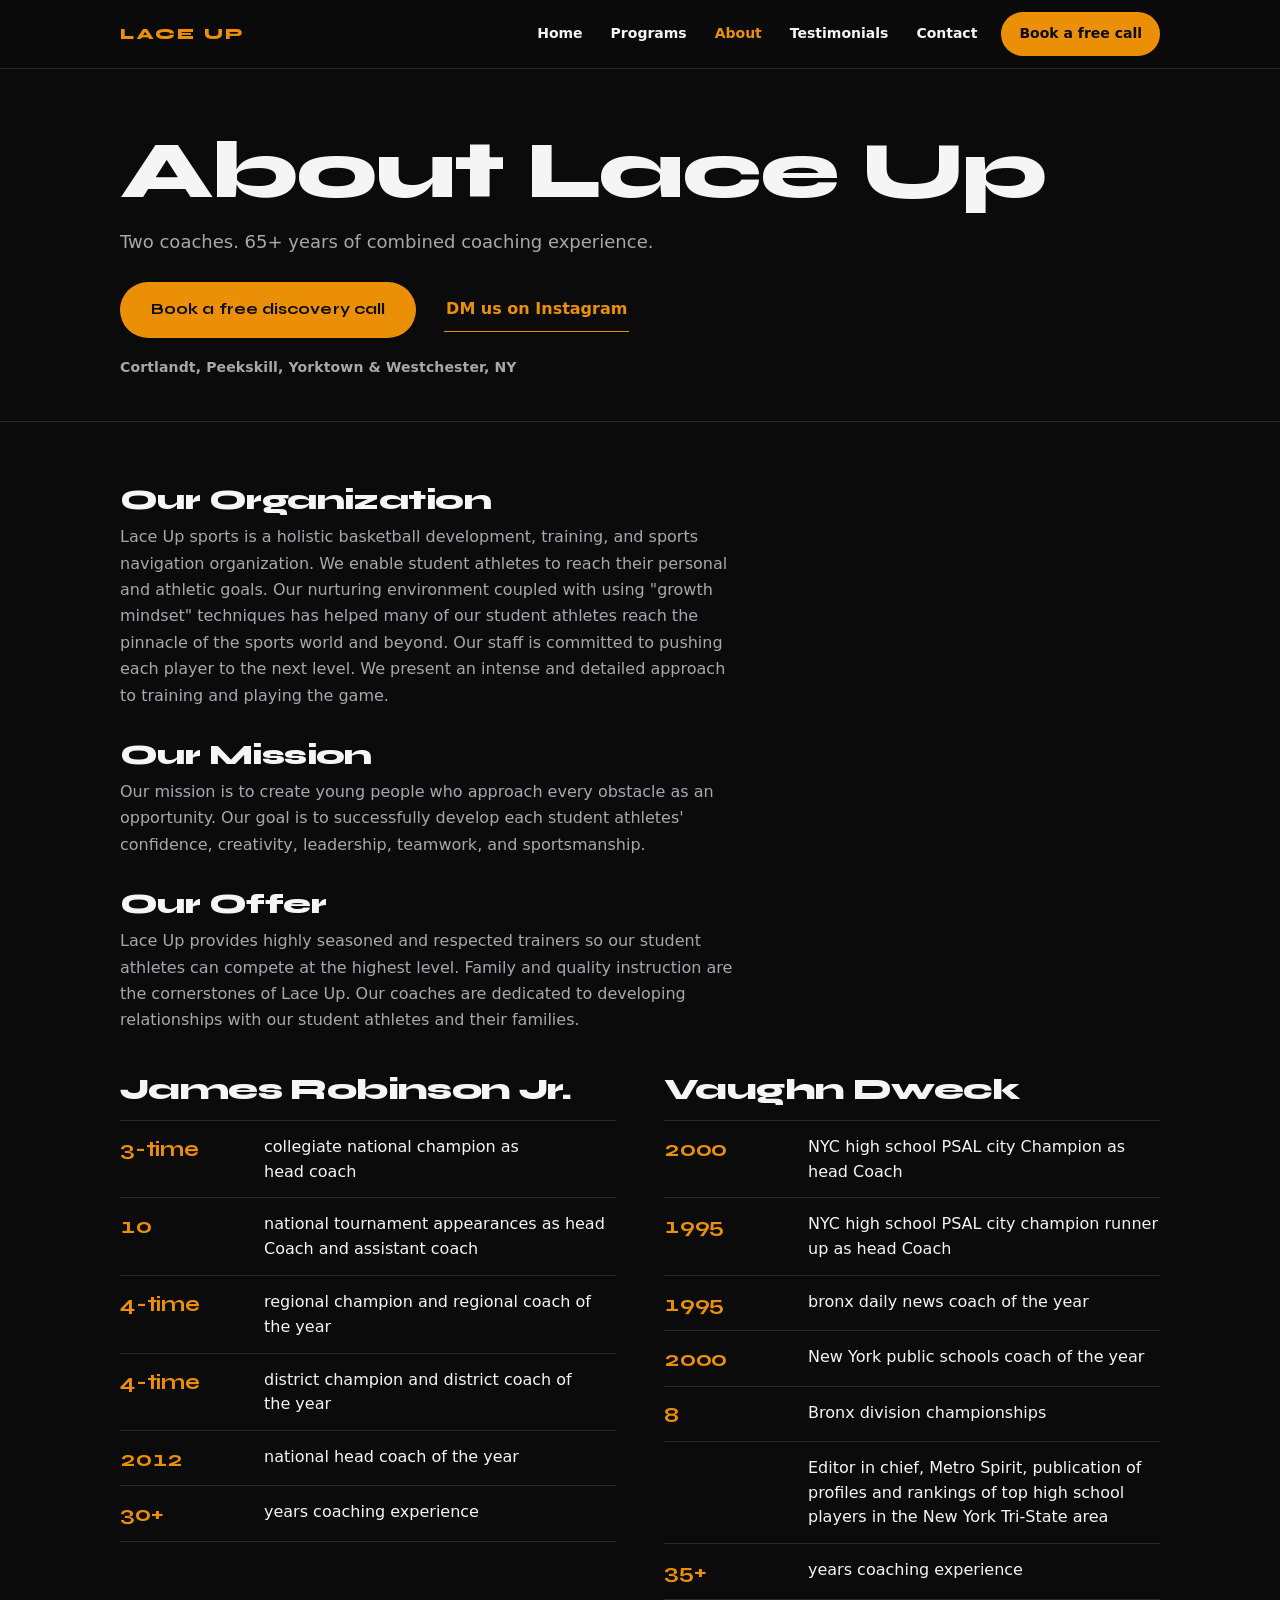
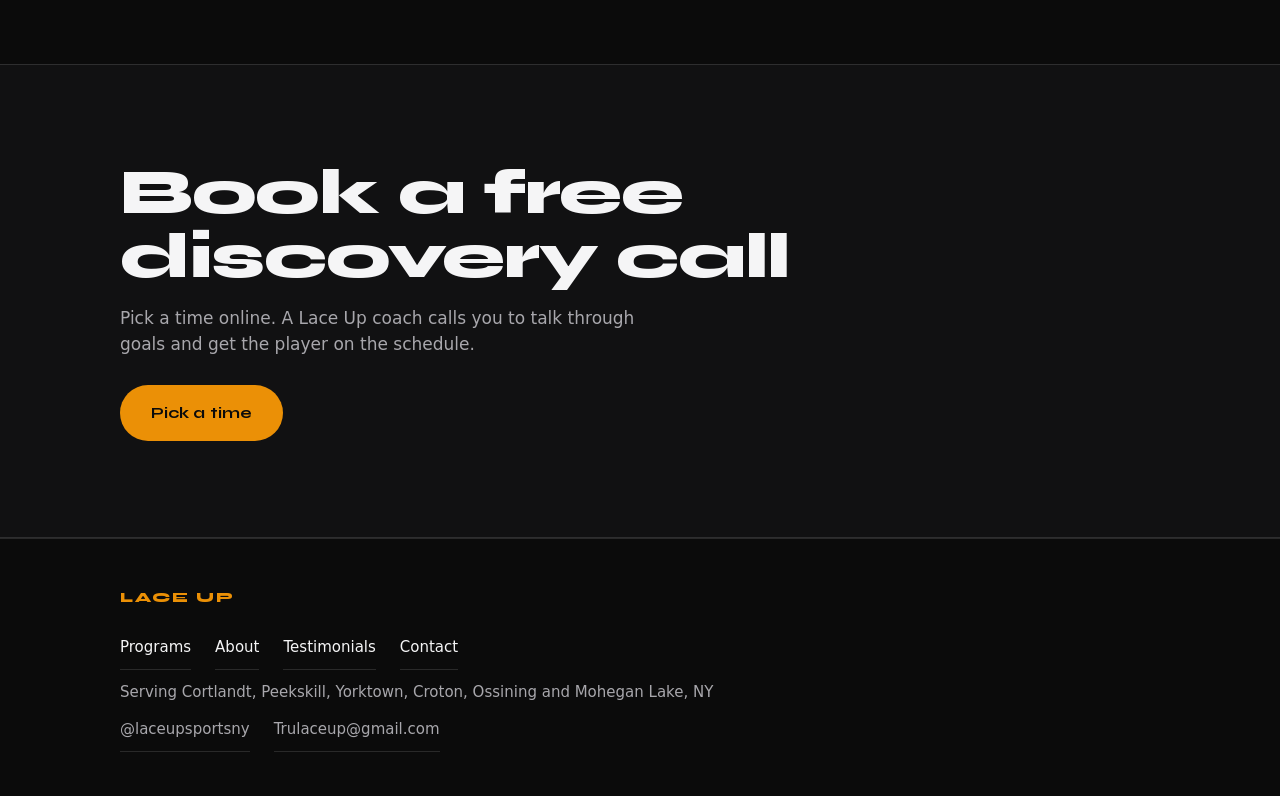
==== commit f05a062f: "Redesign (Impeccable, box score): photo-beside hero on the approved H2 still, 3x / 65+ record band, " ====
--- a/about/index.html
+++ b/about/index.html
@@ -11,7 +11,9 @@
 <link rel="icon" href="/assets/favicon.png" type="image/png" sizes="32x32"><link rel="apple-touch-icon" href="/assets/apple-touch-icon.png" sizes="180x180">
 <meta name="theme-color" content="#0B0B0B"><meta property="og:site_name" content="Lace Up Sports">
 <link rel="preload" as="font" type="font/woff2" href="/assets/fonts/syne-latin-vf.woff2" crossorigin>
-<link rel="stylesheet" href="/styles.css?v=1196a5dd">
+<link rel="preconnect" href="https://assets.calendly.com">
+<link rel="stylesheet" href="/styles.css?v=2b352f09">
+<script>document.documentElement.classList.add('js');</script>
 <script type="application/ld+json">
 {"@context":"https://schema.org","@type":["LocalBusiness","SportsActivityLocation"],"name":"Lace Up Sports","description":"Basketball training for youth and high school players in Westchester, NY.","url":"https://www.trulaceup.com/","email":"Trulaceup@gmail.com","image":"https://www.trulaceup.com/assets/og.jpg","sameAs":["https://www.instagram.com/laceupsportsny"],"areaServed":[{"@type":"City","name":"Cortlandt, NY"},{"@type":"City","name":"Peekskill, NY"},{"@type":"City","name":"Yorktown, NY"},{"@type":"City","name":"Croton, NY"},{"@type":"City","name":"Ossining, NY"},{"@type":"City","name":"Mohegan Lake, NY"}],"makesOffer":[{"@type":"Offer","itemOffered":{"@type":"Service","name":"1:1 Private Training"}},{"@type":"Offer","itemOffered":{"@type":"Service","name":"Small Group Training"}},{"@type":"Offer","itemOffered":{"@type":"Service","name":"Team & Squad Sessions"}},{"@type":"Offer","itemOffered":{"@type":"Service","name":"Clinics"}}]}
 </script>
@@ -21,27 +23,57 @@
 <button type="button" class="nav-burger" id="navBurger" aria-label="Menu" aria-controls="nav-menu" aria-expanded="false"><span></span><span></span><span></span></button>
 <nav id="nav-menu" class="nav-menu" aria-label="Primary">
 <a href="/">Home</a><a href="/programs/">Programs</a><a href="/about/" aria-current="page">About</a><a href="/testimonials/">Testimonials</a><a href="/contact/">Contact</a>
-<a class="nav-book" href="/contact/#book">Book a Free Call</a></nav></div></header>
+<a class="nav-book js-book" href="/contact/#book">Book a free call</a></nav></div></header>
 <main>
 <section class="page-head"><div class="wrap">
 <h1>About Lace Up</h1><p class="page-lede">Two coaches. 65+ years of combined coaching experience.</p>
-<div class="cta-row"><a class="btn btn-primary" href="/contact/#book">Book a free discovery call</a><a class="btn btn-ghost" href="https://www.instagram.com/laceupsportsny" target="_blank" rel="noopener">DM us on Instagram</a></div>
+<div class="cta-row"><a class="btn btn-primary js-book" href="/contact/#book">Book a free discovery call</a><a class="text-link" href="https://www.instagram.com/laceupsportsny" target="_blank" rel="noopener">DM us on Instagram</a></div>
 <div class="hero-meta">Cortlandt, Peekskill, Yorktown &amp; Westchester, NY</div>
 </div></section>
 <section class="section-tight"><div class="wrap"><div class="about-copy"><h2>Our Organization</h2><p>Lace Up sports is a holistic basketball development, training, and sports navigation organization. We enable student athletes to reach their personal and athletic goals. Our nurturing environment coupled with using &quot;growth mindset&quot; techniques has helped many of our student athletes reach the pinnacle of the sports world and beyond. Our staff is committed to pushing each player to the next level. We present an intense and detailed approach to training and playing the game.</p><h2>Our Mission</h2><p>Our mission is to create young people who approach every obstacle as an opportunity. Our goal is to successfully develop each student athletes&#x27; confidence, creativity, leadership, teamwork, and sportsmanship.</p><h2>Our Offer</h2><p>Lace Up provides highly seasoned and respected trainers so our student athletes can compete at the highest level. Family and quality instruction are the cornerstones of Lace Up. Our coaches are dedicated to developing relationships with our student athletes and their families.</p></div>
-<div class="coaches-wrap"><div class="bg-video-content"><div class="coach"><h2>James Robinson Jr.</h2><ul class="coach-credentials"><li>3-time collegiate national champion as head coach</li><li>10 national tournament appearances as head Coach and assistant coach</li><li>4-time regional champion and regional coach of the year</li><li>4-time district champion and district coach of the year</li><li>2012 national head coach of the year</li><li>30+ years coaching experience</li></ul></div>
-<div class="coach"><h2>Vaughn Dweck</h2><ul class="coach-credentials"><li>2000 NYC high school PSAL city Champion as head Coach</li><li>1995 NYC high school PSAL city champion runner up as head Coach</li><li>1995 bronx daily news coach of the year</li><li>2000 New York public schools coach of the year</li><li>8 Bronx division championships</li><li>Editor in chief, Metro Spirit, publication of profiles and rankings of top high school players in the New York Tri-State area</li><li>35+ years coaching experience</li></ul></div></div></div></div></section>
-<section class="section book-band"><div class="wrap"><h2>Book a free discovery call</h2><p class="band-sub">Pick a time online. A Lace Up coach calls you to talk through goals and get the player on the schedule.</p><div class="cta-row"><a class="btn btn-primary" href="/contact/#book">Pick a time</a></div></div></section>
+<div class="record">      <div class="coach">
+        <h2>James Robinson Jr.</h2>
+        <ol class="ledger" data-reveal>
+            <li class="row" style="--i:0"><span class="fig">3-time</span><p class="txt-ink">collegiate national champion as head coach</p></li>
+            <li class="row" style="--i:1"><span class="fig">10</span><p class="txt-ink">national tournament appearances as head Coach and assistant coach</p></li>
+            <li class="row" style="--i:2"><span class="fig">4-time</span><p class="txt-ink">regional champion and regional coach of the year</p></li>
+            <li class="row" style="--i:3"><span class="fig">4-time</span><p class="txt-ink">district champion and district coach of the year</p></li>
+            <li class="row" style="--i:4"><span class="fig">2012</span><p class="txt-ink">national head coach of the year</p></li>
+            <li class="row" style="--i:5"><span class="fig">30+</span><p class="txt-ink">years coaching experience</p></li>
+        </ol>
+      </div>
+      <div class="coach">
+        <h2>Vaughn Dweck</h2>
+        <ol class="ledger" data-reveal>
+            <li class="row" style="--i:0"><span class="fig">2000</span><p class="txt-ink">NYC high school PSAL city Champion as head Coach</p></li>
+            <li class="row" style="--i:1"><span class="fig">1995</span><p class="txt-ink">NYC high school PSAL city champion runner up as head Coach</p></li>
+            <li class="row" style="--i:2"><span class="fig">1995</span><p class="txt-ink">bronx daily news coach of the year</p></li>
+            <li class="row" style="--i:3"><span class="fig">2000</span><p class="txt-ink">New York public schools coach of the year</p></li>
+            <li class="row" style="--i:4"><span class="fig">8</span><p class="txt-ink">Bronx division championships</p></li>
+            <li class="row" style="--i:5"><span class="fig"></span><p class="txt-ink">Editor in chief, Metro Spirit, publication of profiles and rankings of top high school players in the New York Tri-State area</p></li>
+            <li class="row" style="--i:6"><span class="fig">35+</span><p class="txt-ink">years coaching experience</p></li>
+        </ol>
+      </div></div></div></section>
+<section class="section book-band"><div class="wrap"><h2>Book a free discovery call</h2><p class="band-sub">Pick a time online. A Lace Up coach calls you to talk through goals and get the player on the schedule.</p><div class="cta-row"><a class="btn btn-primary js-book" href="/contact/#book">Pick a time</a></div></div></section>
 </main>
 <footer><div class="wrap"><div class="foot-wordmark">LACE UP</div>
+<nav class="foot-nav" aria-label="Pages"><a href="/programs/">Programs</a><a href="/about/">About</a><a href="/testimonials/">Testimonials</a><a href="/contact/">Contact</a></nav>
 <div>Serving Cortlandt, Peekskill, Yorktown, Croton, Ossining and Mohegan Lake, NY</div>
 <div class="foot-row"><a href="https://www.instagram.com/laceupsportsny" target="_blank" rel="noopener">@laceupsportsny</a><a href="mailto:Trulaceup@gmail.com">Trulaceup@gmail.com</a></div></div></footer>
-<nav class="sticky-bar" aria-label="Quick actions"><a href="https://www.instagram.com/laceupsportsny" target="_blank" rel="noopener"><span class="sticky-icon" aria-hidden="true">&#9993;</span>DM</a><a href="/contact/#book"><span class="sticky-icon" aria-hidden="true">&#9679;</span>Book a free call</a></nav>
+<nav class="sticky-bar" aria-label="Quick actions"><a href="https://www.instagram.com/laceupsportsny" target="_blank" rel="noopener">DM</a><a class="js-book" href="/contact/#book">Book a free call</a></nav>
 <script>(function(){var b=document.getElementById('navBurger'),m=document.getElementById('nav-menu');
 function c(){m.classList.remove('open');b.setAttribute('aria-expanded','false');}
 b.addEventListener('click',function(){var o=m.classList.toggle('open');b.setAttribute('aria-expanded',o);});
 m.querySelectorAll('a').forEach(function(a){a.addEventListener('click',c);});
 document.addEventListener('keydown',function(e){if(e.key==='Escape'&&m.classList.contains('open')){c();b.focus();}});})();</script>
-<script>(function(){var k=document.querySelector('main .cta-row');if(!k||!window.IntersectionObserver)return;new IntersectionObserver(function(e){document.body.classList.toggle('cta-in-view',e[e.length-1].isIntersecting);},{rootMargin:'-70px 0px 0px 0px'}).observe(k);})();</script>
+<script>(function(){var k=document.querySelector('main .cta-row'),B=document.body;if(!k||!window.IntersectionObserver){B.classList.add('cta-passed');return;}new IntersectionObserver(function(e){var x=e[e.length-1];B.classList.toggle('cta-passed',!x.isIntersecting&&x.boundingClientRect.top<70);},{rootMargin:'-70px 0px 0px 0px'}).observe(k);})();</script>
+<script>(function(){if(!window.IntersectionObserver)return;var L=document.querySelectorAll('.ledger[data-reveal]');if(!L.length)return;var o=new IntersectionObserver(function(e){e.forEach(function(x){if(x.isIntersecting){x.target.classList.add('in');o.unobserve(x.target);}});},{rootMargin:'0px 0px -10% 0px'});L.forEach(function(l){o.observe(l);});})();</script>
+<script>(function(){var el=document.querySelector('[data-count]');if(!el||!window.IntersectionObserver||!window.requestAnimationFrame||matchMedia('(prefers-reduced-motion: reduce)').matches)return;if(el.getBoundingClientRect().top<innerHeight)return;var end=+el.getAttribute('data-count'),suf=el.getAttribute('data-suffix')||'';var o=new IntersectionObserver(function(e){if(!e[0].isIntersecting)return;o.disconnect();var t0=null,d=1100;function f(t){if(t0===null)t0=t;var p=Math.min(1,(t-t0)/d);p=1-Math.pow(1-p,3);el.textContent=Math.round(end*p)+suf;if(p<1)requestAnimationFrame(f);}requestAnimationFrame(f);},{threshold:.6});o.observe(el);})();</script>
+<script>(function(){var A=document.querySelectorAll('.js-book');if(!A.length)return;var U='https://calendly.com/trulaceup/discovery?hide_gdpr_banner=1&background_color=0b0b0b&text_color=f5f5f6&primary_color=eb9006',P=null;
+function load(){if(P)return P;P=new Promise(function(ok,no){var l=document.createElement('link');l.rel='stylesheet';l.href='https://assets.calendly.com/assets/external/widget.css';document.head.appendChild(l);var s=document.createElement('script');s.src='https://assets.calendly.com/assets/external/widget.js';s.async=true;s.onload=ok;s.onerror=no;document.head.appendChild(s);});return P;}
+function warm(){load().catch(function(){});}
+A.forEach(function(a){a.addEventListener('pointerenter',warm,{once:true});a.addEventListener('focus',warm,{once:true});a.addEventListener('touchstart',warm,{once:true,passive:true});
+a.addEventListener('click',function(e){if(e.metaKey||e.ctrlKey||e.shiftKey||e.altKey||e.button)return;e.preventDefault();var h=a.getAttribute('href'),done=false;var t=setTimeout(function(){if(!done){done=true;location.href=h;}},2500);
+load().then(function(){if(done||!window.Calendly)return;done=true;clearTimeout(t);window.Calendly.initPopupWidget({url:U});}).catch(function(){if(!done){done=true;clearTimeout(t);location.href=h;}});});});})();</script>
 
 </body></html>
--- a/styles.css
+++ b/styles.css
@@ -1,4 +1,4 @@
-/* Lace Up Sports — one orange, dark canvas, hairline rules. No glow, no gradients on cards. */
+/* Lace Up Sports — the box score. One orange, dark canvas, hairline rules, Syne figures. No glow, no cards, no gradients. */
 @font-face{
   font-family:'Syne';
   src:url('/assets/fonts/syne-latin-vf.woff2') format('woff2-variations'), url('/assets/fonts/syne-latin-vf.woff2') format('woff2');
@@ -16,21 +16,21 @@
   --ink:#F5F5F6;
   --muted:#A8A7AC;
   --orange:#EB9006;
+  --orange-hover:#F5A126;
   --orange-dim:rgba(235,144,6,.16);
-  --line:rgba(255,255,255,.10);
-  --line-strong:rgba(255,255,255,.22);
-  --radius:14px;
+  --line:rgba(255,255,255,.12);
+  --line-strong:rgba(255,255,255,.26);
   --sticky-h:64px;
+  --nav-h:64px;
   --display:'Syne','Syne Fallback',system-ui,-apple-system,sans-serif;
   --text:system-ui,-apple-system,'Segoe UI',Roboto,sans-serif;
+  --ease-out:cubic-bezier(.16,1,.3,1);
+  --col:clamp(96px, 24vw, 220px);  /* the figure column of every ledger */
   --s-1:8px; --s-2:16px; --s-3:24px; --s-4:40px; --s-5:64px; --s-6:96px;
   color-scheme: dark;
 }
-@media (prefers-color-scheme: light){
-  :root:not([data-theme="dark"]){ --bg:#0B0B0B; --ink:#F5F5F6; --muted:#B7B6BB; }
-}
 *{box-sizing:border-box;}
-html{overflow-x:clip; max-width:100%;}
+html{overflow-x:clip; max-width:100%; scroll-padding-top:calc(var(--nav-h) + 10px);}
 @media (max-width:720px){ html{scroll-padding-bottom:calc(var(--sticky-h) + env(safe-area-inset-bottom,0px));} }
 @media (prefers-reduced-motion: no-preference){ html{scroll-behavior:smooth;} }
 body{
@@ -44,25 +44,30 @@
   overflow-x:clip; max-width:100%;
   line-height:1.4;
 }
+::selection{background:var(--orange); color:var(--bg);}
 img,video{max-width:100%; height:auto;}
 [hidden]{display:none!important;}
 a{color:inherit;}
-:focus-visible{outline:2px solid var(--orange); outline-offset:3px; border-radius:4px;}
+:focus-visible{outline:2px solid var(--orange); outline-offset:3px; border-radius:2px;}
 .btn:focus-visible, .nav-book:focus-visible{outline-offset:4px;}
 .wrap{max-width:1080px; margin:0 auto; padding:0 20px;}
 .section{padding:var(--s-6) 0;}
 .section-tight{padding:var(--s-5) 0;}
 @media (max-width:700px){ .section{padding:var(--s-5) 0;} .section-tight{padding:48px 0;} }
-h1,h2,h3{margin:0; font-weight:800; letter-spacing:-.01em; line-height:1.02; text-wrap:balance;}
-section[id]{scroll-margin-top:74px;}
+h1,h2,h3{margin:0; font-weight:800; letter-spacing:-.02em; line-height:1; text-wrap:balance;}
+h2{font-size:clamp(34px,5.4vw,64px); max-width:16ch;}
+h3{font-size:clamp(20px,2.4vw,26px); letter-spacing:-.01em; line-height:1.1;}
+section[id]{scroll-margin-top:calc(var(--nav-h) + 10px);}
 p{margin:0;}
 p,li,blockquote,figcaption,summary{text-wrap:pretty;}
+.section-head{margin-bottom:var(--s-4); display:flex; flex-wrap:wrap; align-items:flex-end; gap:12px 24px; justify-content:space-between;}
 .text-link{
-  display:inline-flex; align-items:center; min-height:44px; margin-top:var(--s-3);
-  color:var(--orange); font-family:var(--text); font-size:15px; font-weight:700;
-  text-decoration:none; border-bottom:1px solid var(--orange); padding:0 2px;
+  display:inline-flex; align-items:center; min-height:44px;
+  color:var(--orange); font-family:var(--text); font-size:16px; font-weight:700;
+  text-decoration:none; border-bottom:1px solid var(--orange); padding:0 2px; text-underline-offset:4px;
 }
 .text-link:hover{color:var(--ink); border-color:var(--ink);}
+.after-ledger{margin-top:var(--s-3);}
 
 /* ---------- top nav ---------- */
 .topnav{
@@ -72,7 +77,7 @@
 }
 .topnav-inner{
   display:flex; align-items:center; justify-content:space-between;
-  padding:12px 20px; gap:16px; position:relative; min-height:64px;
+  padding:12px 20px; gap:16px; position:relative; min-height:var(--nav-h);
 }
 .topnav .wordmark{
   font-family:var(--display); font-weight:800; font-size:15px; letter-spacing:.14em; white-space:nowrap; flex:none;
@@ -86,10 +91,8 @@
   font-family:var(--text); white-space:nowrap; border-radius:999px;
 }
 .nav-menu a:hover, .nav-menu a[aria-current="page"]{color:var(--orange);}
-.nav-menu .nav-book{
-  background:var(--orange); color:#0B0B0B; padding:0 18px; margin-left:8px; font-weight:700;
-}
-.nav-menu .nav-book:hover{color:#0B0B0B; background:#F5A126;}
+.nav-menu .nav-book{background:var(--orange); color:var(--bg); padding:0 18px; margin-left:8px; font-weight:700;}
+.nav-menu .nav-book:hover{color:var(--bg); background:var(--orange-hover);}
 .nav-burger{
   display:none; width:44px; height:44px; align-items:center; justify-content:center;
   flex-direction:column; gap:5px; cursor:pointer; padding:0; margin-right:-8px;
@@ -101,216 +104,229 @@
   .nav-menu{
     position:absolute; top:100%; left:0; right:0;
     flex-direction:column; align-items:stretch; gap:0;
-    background:#0B0B0B; border-bottom:1px solid var(--line);
-    max-height:0; overflow:hidden; visibility:hidden; transition:max-height .25s ease, visibility 0s linear .25s;
+    background:var(--bg); border-bottom:1px solid var(--line);
   }
+  /* Collapsed only when the script that opens it is running; no JS = menu stays readable. */
+  html.js .nav-menu{max-height:0; overflow:hidden; visibility:hidden; transition:max-height .25s ease, visibility 0s linear .25s;}
   .nav-menu a{padding:0 20px; min-height:52px; border-top:1px solid var(--line); border-radius:0; font-size:16px;}
   .nav-menu .nav-book{margin:14px 20px 18px; justify-content:center; border-radius:999px; border-top:none;}
-  .nav-menu.open{max-height:480px; visibility:visible; transition:max-height .25s ease;}
-}
-@media (prefers-reduced-motion: reduce){ .nav-menu{transition:none;} }
-
-/* ---------- hero ---------- */
-.hero{
-  position:relative;
-  min-height:min(100svh, 860px);
-  display:flex; flex-direction:column; justify-content:flex-end;
-  overflow:hidden; background:#000;
-  padding-bottom:var(--s-4);
-}
-.hero picture, .hero-poster, .hero-media{
-  position:absolute; inset:0; width:100%; height:100%;
-}
-.hero-poster, .hero-media{object-fit:cover; object-position:center 35%; filter:saturate(.9);}
-.hero-video-scrim{
-  position:absolute; inset:0;
-  background:linear-gradient(0deg, rgba(0,0,0,.96) 0%, rgba(0,0,0,.9) 30%, rgba(0,0,0,.78) 50%, rgba(0,0,0,.4) 68%, rgba(0,0,0,.08) 82%, rgba(0,0,0,.35) 100%);
-}
-.hero-inner{
-  position:relative; z-index:1;
-  padding:28px 20px 0;
-  max-width:1080px; margin:0 auto; width:100%;
-}
+  html.js .nav-menu.open{max-height:480px; visibility:visible; transition:max-height .25s ease;}
+}
+@media (prefers-reduced-motion: reduce){ html.js .nav-menu{transition:none;} }
+
+/* ---------- hero: the photo whole, the text beside it (desktop) or under it (phones). Nothing sits on a player. ---------- */
+.hero{position:relative; background:#000; overflow:hidden;}
+.hero-photo{position:relative; overflow:hidden; background:#000;}
+.hero-photo img{display:block; width:100%; height:100%; object-fit:cover; object-position:center 40%;}
+.hero-copy{position:relative; z-index:1;}
 .hero h1{
-  font-size:clamp(42px,8.6vw,92px);
-  line-height:.96;
-  margin:0 0 18px;
-  max-width:14ch;
-}
+  font-size:clamp(44px,5vw,76px);
+  line-height:.94; letter-spacing:-.025em;
+  margin:0 0 20px;
+}
+.hero h1 em{font-style:normal; color:var(--orange);}
+.hero h1 .line{display:block; overflow:hidden; padding-bottom:.1em; margin-bottom:-.1em;}
+.hero h1 .line > span{display:inline-block;}
 .hero-cred{
   color:var(--ink); font-family:var(--display); font-weight:700;
-  font-size:clamp(17px,2.2vw,21px); line-height:1.3; letter-spacing:-.005em;
-  max-width:32ch; margin:0 0 12px; text-wrap:balance;
-}
-.hero h1 em{font-style:normal; color:var(--orange);}
+  font-size:clamp(19px,2.1vw,27px); line-height:1.22; letter-spacing:-.012em;
+  max-width:26ch; margin:0 0 14px; text-wrap:balance;
+}
 .hero-sub{
-  color:var(--ink); opacity:.9; font-size:clamp(16px,2.4vw,19px);
+  color:var(--muted); font-size:clamp(16px,1.3vw,18px);
   font-family:var(--text); font-weight:500;
-  max-width:50ch; margin:0 0 26px; line-height:1.5;
-}
-.cta-row{display:flex; flex-wrap:wrap; gap:12px;}
+  max-width:46ch; margin:0 0 28px; line-height:1.5;
+}
+.cta-row{display:flex; flex-wrap:wrap; align-items:center; gap:14px 28px;}
 .btn{
   display:inline-flex; align-items:center; justify-content:center; gap:8px;
-  min-height:52px; padding:0 26px; border-radius:999px;
-  font-weight:700; font-size:15px; letter-spacing:.01em;
+  min-height:56px; padding:0 30px; border-radius:999px;
+  font-weight:700; font-size:16px; letter-spacing:.005em;
   text-decoration:none; border:1px solid transparent;
   font-family:var(--display);
   transition:transform .15s ease, background .15s ease, border-color .15s ease;
   cursor:pointer;
 }
 .btn:active{transform:scale(.97);}
-.btn-primary{background:var(--orange); color:#0B0B0B;}
-.btn-primary:hover{background:#F5A126;}
-.btn-ghost{background:rgba(0,0,0,.25); color:var(--ink); border-color:var(--line-strong);}
+.btn-primary{background:var(--orange); color:var(--bg);}
+.btn-primary:hover{background:var(--orange-hover);}
+.btn-ghost{background:transparent; color:var(--ink); border-color:var(--line-strong);}
 .btn-ghost:hover{border-color:var(--ink);}
+.cta-row .text-link{margin:0;}
 @media (max-width:480px){ .cta-row .btn{width:100%;} }
 .hero-meta{
-  color:var(--muted); font-family:var(--text); font-size:13px;
-  font-weight:600; margin-top:20px; letter-spacing:.02em;
+  color:var(--muted); font-family:var(--text); font-size:14px;
+  font-weight:600; margin-top:24px; letter-spacing:.01em;
 }
 @media (prefers-reduced-motion: reduce){ .btn{transition:none;} }
 
+@media (min-width:701px){
+  .hero{display:grid; grid-template-columns:clamp(360px,44vw,720px) 1fr; min-height:calc(100svh - var(--nav-h)); max-height:980px;}
+  .hero-photo img{position:absolute; inset:0;}
+  .hero-copy{align-self:end; padding:72px 40px 60px 56px; max-width:820px;}
+}
+@media (min-width:701px) and (max-width:1000px){ .hero{grid-template-columns:clamp(300px,40vw,420px) 1fr;} .hero-copy{padding:56px 24px 48px 36px;} .hero h1{font-size:clamp(40px,5.6vw,56px);} }
+@media (min-width:1500px){ .hero-copy{padding-left:calc((100vw - 1440px) / 2 + 56px);} }
 /* Phones: whole photo on top, text below it; nothing hidden behind the headline (Jimmy, 10/18). */
-@media (max-width: 700px){
-  .hero{min-height:auto; justify-content:flex-start; padding-bottom:32px;}
-  .hero picture, .hero-poster, .hero-media{top:0; left:0; right:0; bottom:auto; height:min(125vw, 62svh); object-position:center 60%;}
-  .hero-video-scrim{top:0; bottom:auto; height:min(125vw, 62svh); background:linear-gradient(0deg, rgba(0,0,0,1) 0%, rgba(0,0,0,.35) 30%, rgba(0,0,0,0) 60%, rgba(0,0,0,.45) 100%);}
-  .hero-inner{padding-top:calc(min(125vw, 62svh) - 72px);}
-  .hero h1{font-size:clamp(36px, 10.5vw, 54px);}
-  .hero-cred{font-size:17px;}
-}
-
-/* ---------- proof strip ---------- */
-.proof{border-top:1px solid var(--line); border-bottom:1px solid var(--line); background:var(--bg-2);}
-.proof-grid{display:grid; grid-template-columns:repeat(3,1fr); gap:0; padding:0;}
-.proof-item{padding:28px 20px; border-right:1px solid var(--line);}
-.proof-item:last-child{border-right:none;}
-.proof-num{font-size:clamp(30px,4.5vw,40px); font-weight:800; color:var(--orange); line-height:1;}
-.proof-label{font-size:13px; color:var(--muted); margin-top:8px; font-family:var(--text); font-weight:500; line-height:1.4;}
-@media (max-width:640px){
-  .proof-grid{grid-template-columns:1fr;}
-  .proof-item{display:flex; align-items:baseline; gap:16px; padding:16px 20px; border-right:none; border-bottom:1px solid var(--line);}
-  .proof-item:last-child{border-bottom:none;}
-  .proof-num{font-size:26px; min-width:84px;}
-  .proof-label{margin-top:0; font-size:14px;}
-}
-
-/* ---------- section heads ---------- */
-.section-head{margin-bottom:var(--s-4);}
-.section-head h2{font-size:clamp(30px,5vw,48px);}
-.section-sub{color:var(--muted); font-family:var(--text); font-size:15px; margin:12px 0 0; max-width:56ch; line-height:1.55;}
+@media (max-width:700px){
+  .hero-photo{aspect-ratio:4/5; max-height:66svh; width:100%;}
+  .hero-copy{padding:28px 20px 36px;}
+  .hero h1{font-size:clamp(36px,10vw,52px);}
+  .hero-cred{font-size:19px;}
+}
+/* The one authored load moment: the headline rises out of its own baseline; the still breathes on desktop. */
+@media (prefers-reduced-motion: no-preference){
+  .hero h1 .line > span{transform:translateY(112%); animation:rise .7s var(--ease-out) forwards;}
+  .hero h1 .line:nth-child(2) > span{animation-delay:.08s;}
+  .hero-cred, .hero-sub, .hero .cta-row, .hero .hero-meta{opacity:0; animation:settle .6s var(--ease-out) forwards;}
+  .hero-cred{animation-delay:.22s;} .hero-sub{animation-delay:.3s;} .hero .cta-row{animation-delay:.38s;} .hero .hero-meta{animation-delay:.46s;}
+  @media (min-width:701px){ .hero-photo img{animation:breathe 16s ease-out forwards;} }
+}
+@keyframes rise{to{transform:none;}}
+@keyframes settle{from{opacity:0; transform:translateY(8px);} to{opacity:1; transform:none;}}
+@keyframes breathe{from{transform:scale(1);} to{transform:scale(1.04);}}
+
+/* ---------- the record band: the XXL moment, once per page ---------- */
+.band{border-top:1px solid var(--line); border-bottom:1px solid var(--line); background:var(--bg);}
+.band-grid{display:grid; grid-template-columns:1fr 1fr;}
+.band-item{display:flex; align-items:baseline; gap:20px; padding:28px 20px 30px; min-width:0;}
+.band-item + .band-item{border-left:1px solid var(--line);}
+.band-num{
+  font-family:var(--display); font-weight:800; color:var(--orange); line-height:.82; letter-spacing:-.04em;
+  font-size:clamp(84px,11vw,168px); font-variant-numeric:tabular-nums; flex:none;
+}
+.band-label{font-family:var(--text); font-size:clamp(15px,1.3vw,18px); color:var(--ink); line-height:1.3; font-weight:600; max-width:15ch; text-wrap:balance;}
+@media (max-width:700px){
+  .band-grid{grid-template-columns:1fr;}
+  .band-item{padding:22px 20px; gap:16px;}
+  .band-item + .band-item{border-left:none; border-top:1px solid var(--line);}
+  .band-num{font-size:clamp(72px,24vw,100px);}
+  .band-label{max-width:14ch;}
+}
+@media (max-width:340px){ .band-num{font-size:clamp(60px,21vw,100px);} }
+@media (min-width:701px){ .band-grid{max-width:1440px; margin:0 auto;} }
+
+/* ---------- ledgers: the page's one component. Figure column left, content right, a rule under every row. ---------- */
+.ledger{list-style:none; margin:0; padding:0; border-top:1px solid var(--line);}
+.row{position:relative; display:grid; grid-template-columns:var(--col) 1fr; gap:8px 24px; padding:22px 0; align-items:start;}
+.row::after{content:""; position:absolute; left:0; right:0; bottom:0; height:1px; background:var(--line); transform-origin:left center;}
+.fig{
+  font-family:var(--display); font-weight:700; color:var(--orange); font-size:clamp(18px,2vw,24px);
+  line-height:1.15; letter-spacing:-.01em; font-variant-numeric:tabular-nums; text-wrap:balance; padding-top:2px;
+}
+.row .txt{min-width:0;}
+.row .txt p, .row > p{color:var(--muted); font-family:var(--text); font-size:16px; line-height:1.55; max-width:60ch;}
+.row .txt h3 + p{margin-top:8px;}
+.row .txt-ink, .row > p.txt-ink{color:var(--ink);}
+/* Rules draw in as each ledger enters view; without the script the rules are simply there. */
+html.js .ledger[data-reveal] .row::after{transform:scaleX(0); transition:transform .9s var(--ease-out); transition-delay:calc(var(--i,0) * 70ms);}
+html.js .ledger[data-reveal].in .row::after{transform:scaleX(1);}
+@media (prefers-reduced-motion: reduce){ html.js .ledger[data-reveal] .row::after{transform:none; transition:none;} }
+@media (max-width:480px){
+  .row{grid-template-columns:minmax(84px,30%) 1fr; gap:6px 16px; padding:18px 0;}
+  .row.row-stack{grid-template-columns:1fr;}
+  .row.row-stack .fig{padding-top:0;}
+}
+
+/* ---------- the record (coaches) ---------- */
+.record{display:grid; grid-template-columns:1fr; gap:var(--s-4);}
+.record .coach h3, .record .coach h2{margin-bottom:16px; font-size:clamp(22px,2.6vw,30px); max-width:none;}
+.record .row{padding:14px 0;}
+.record .fig{font-size:clamp(17px,1.8vw,22px);}
+@media (min-width:900px){ .record{grid-template-columns:1fr 1fr; gap:48px;} .record .row{grid-template-columns:120px 1fr;} }
+@media (max-width:480px){ .record .row{grid-template-columns:minmax(72px,24%) 1fr;} }
+
+/* ---------- formats ---------- */
 .season-tag{
-  display:inline-block; margin-top:16px; padding:7px 14px;
+  display:inline-block; padding:8px 14px;
   background:var(--orange-dim); color:var(--orange);
-  border-radius:999px; font-size:12px; font-weight:700;
-  letter-spacing:.06em; text-transform:uppercase; font-family:var(--text);
-}
-
-/* ---------- programs ---------- */
-.cards{display:grid; grid-template-columns:repeat(2,1fr); gap:14px;}
-@media (max-width:640px){ .cards{grid-template-columns:1fr;} }
-.card{
-  border:1px solid var(--line); border-radius:var(--radius);
-  padding:26px; background:rgba(11,11,11,.5);
-}
-.card .season-tag{margin:0 0 12px;}
-.card h3{font-size:22px; margin-bottom:10px;}
-.card p{color:var(--muted); font-family:var(--text); font-size:15px; line-height:1.55;}
-.cards-note{font-size:13px; color:var(--muted); font-family:var(--text); margin:16px 0 0;}
-
-/* ---------- about ---------- */
-.about-copy{margin-bottom:var(--s-4);}
-.about-copy h3, .about-copy h2{
-  font-size:12px; color:var(--orange); text-transform:uppercase;
-  letter-spacing:.14em; font-family:var(--text); margin:24px 0 8px; font-weight:700;
-}
-.about-copy h3:first-child, .about-copy h2:first-child{margin-top:0;}
-.about-copy p{color:var(--muted); font-family:var(--text); font-size:15px; line-height:1.65; max-width:62ch;}
-
-/* ---------- coaches ---------- */
-.coach-credentials{list-style:none; margin:0; padding:0; color:var(--muted); font-family:var(--text); font-size:14px; line-height:1.6;}
-.coach-credentials li{padding-left:18px; position:relative; margin-bottom:6px;}
-.coach-credentials li::before{content:""; position:absolute; left:0; top:.72em; width:8px; height:2px; background:var(--orange);}
-.coach{padding:26px 0; border-top:1px solid var(--line);}
-.coach:last-child{border-bottom:1px solid var(--line);}
-.coach h3, .coach h2{font-size:22px; margin-bottom:10px;}
-.coaches-wrap{border-radius:var(--radius); border:1px solid var(--line); padding:30px 24px; margin-top:8px;}
-.coaches-wrap .coach{padding:22px 0;}
-.coaches-wrap .coach:first-child{border-top:none; padding-top:0;}
-.coaches-wrap .coach:last-child{border-bottom:none; padding-bottom:0;}
+  border-radius:999px; font-size:13px; font-weight:700;
+  letter-spacing:.04em; font-family:var(--text);
+}
+.cards-note{font-size:15px; color:var(--muted); font-family:var(--text); margin:18px 0 0;}
+
+/* ---------- about copy (about page) ---------- */
+.about-copy{margin-bottom:var(--s-4); max-width:62ch;}
+.about-copy h2{font-size:clamp(22px,2.4vw,28px); margin:32px 0 10px; max-width:none;}
+.about-copy h2:first-child{margin-top:0;}
+.about-copy p{color:var(--muted); font-family:var(--text); font-size:16px; line-height:1.65; max-width:62ch;}
+
+/* ---------- tempo break: one photo, no text ---------- */
+.break{margin:0; background:#000; border-top:1px solid var(--line); border-bottom:1px solid var(--line);}
+.break img{display:block; width:100%; height:auto; aspect-ratio:16/9; object-fit:cover; max-height:720px;}
+@media (max-width:700px){ .break img{aspect-ratio:4/5; max-height:none;} }
+
+/* ---------- testimonials ---------- */
+.pull{margin:0; display:grid; grid-template-columns:1fr; gap:14px 24px; padding:26px 0 30px; border-top:1px solid var(--line);}
+.pull blockquote{margin:0; font-family:var(--display); font-weight:600; font-size:clamp(22px,2.4vw,31px); line-height:1.32; letter-spacing:-.015em; color:var(--ink); max-width:38ch;}
+@media (min-width:701px){ .pull{grid-template-columns:var(--col) 1fr;} .pull figcaption{order:-1; margin:0; padding-top:6px;} }
+.pull blockquote::before{content:"\201C"; color:var(--orange);}
+.pull blockquote::after{content:"\201D"; color:var(--orange);}
+.pull figcaption{margin-top:4px; font-family:var(--display); font-size:clamp(18px,2vw,24px); font-weight:700; color:var(--orange); line-height:1.15;}
+.ledger-quotes .row > p{font-size:17px; color:var(--ink); max-width:56ch;}
+.ledger-quotes .fig{color:var(--orange);}
+
+/* ---------- gallery: swipe row on phones, an uneven grid on wide screens ---------- */
+.strip{overflow-x:auto; overscroll-behavior-x:contain; scroll-snap-type:x mandatory; scroll-padding-inline:20px; padding:0 20px 10px; scrollbar-width:thin; scrollbar-color:var(--line-strong) transparent;}
+.strip-track{display:flex; gap:10px; width:max-content;}
+.strip-track picture{flex:none; display:block; scroll-snap-align:start;}
+.strip-track img{width:220px; height:275px; object-fit:cover; background:var(--bg-2); display:block;}
 @media (min-width:760px){
-  .coaches-wrap .bg-video-content{display:grid; grid-template-columns:1fr 1fr; gap:32px;}
-  .coaches-wrap .coach{border-top:none; padding:0;}
-  .coaches-wrap .coach + .coach{border-left:1px solid var(--line); padding-left:32px;}
-}
-
-/* ---------- background-video sections (programs / coaches) ---------- */
-.bg-video-section{position:relative; overflow:hidden;}
-.bg-video-section > picture, .bg-video-media, .bg-video-poster{
-  position:absolute; inset:0; width:100%; height:100%;
-}
-.bg-video-media, .bg-video-poster{object-fit:cover; object-position:center 40%; filter:saturate(.85);}
-.bg-video-scrim{
-  position:absolute; inset:0;
-  background:linear-gradient(180deg, rgba(11,11,11,.95) 0%, rgba(11,11,11,.88) 40%, rgba(11,11,11,.95) 100%);
-}
-.bg-video-content{position:relative; z-index:1;}
+  .strip{overflow:visible; max-width:1080px; margin:0 auto; padding:0 20px; scroll-snap-type:none;}
+  .strip-track{display:grid; grid-template-columns:repeat(4,1fr); gap:10px; width:auto;}
+  .strip-track picture:first-child{grid-column:span 2; grid-row:span 2;}
+  .strip-track img{width:100%; height:100%; aspect-ratio:4/5;}
+}
 
 /* ---------- book band / calendly ---------- */
 .book-band{background:var(--bg-2); border-top:1px solid var(--line); border-bottom:1px solid var(--line);}
-.book-band h2{font-size:clamp(30px,5vw,48px);}
-.band-sub{color:var(--muted); font-family:var(--text); font-size:16px; line-height:1.55; max-width:56ch; margin:14px 0 26px;}
-.book-embed{border:1px solid var(--line); border-radius:var(--radius); overflow:hidden; background:var(--bg-2); min-height:700px;}
-.calendly-inline-widget{min-width:280px; height:700px;}
-.book-fallback{color:var(--muted); font-family:var(--text); font-size:14px; margin-top:14px; line-height:1.6; max-width:62ch;}
-.book-fallback a{display:inline-block; padding:4px 0;}
-#book{scroll-margin-top:74px;}
+.book-band h2{margin-bottom:16px;}
+.band-sub{color:var(--muted); font-family:var(--text); font-size:17px; line-height:1.55; max-width:50ch; margin:0 0 28px;}
+.book-embed{position:relative; border:1px solid var(--line); overflow:hidden; background:var(--bg); min-height:700px; isolation:isolate;}
+.calendly-inline-widget{min-width:280px; height:700px; position:relative; z-index:1;}
+/* A drawn calendar sits under the widget until Calendly reports its first view (or 6 s pass); the white iframe never flashes. */
+html.js .book-embed:not(.ready) .calendly-inline-widget{opacity:0; pointer-events:none;}
+.calendly-inline-widget:empty{pointer-events:none;}
+.calendly-inline-widget{transition:opacity .4s ease;}
+.book-skeleton{position:absolute; inset:0 0 96px; z-index:0; padding:28px 24px; display:grid; grid-template-rows:auto 1fr; gap:18px;}
+.book-skeleton-head{display:flex; justify-content:space-between; align-items:center; color:var(--muted); font-family:var(--text); font-size:14px; font-weight:600;}
+.book-skeleton-grid{display:grid; grid-template-columns:repeat(7,1fr); gap:6px; align-content:start;}
+.book-skeleton-grid span{display:block; aspect-ratio:1; border:1px solid var(--line);}
+.book-skeleton-grid span:nth-child(7n+3), .book-skeleton-grid span:nth-child(7n+5){border-color:var(--orange-dim); background:rgba(235,144,6,.06);}
+.book-fallback{color:var(--muted); font-family:var(--text); font-size:15px; margin:0 0 16px; line-height:1.6; max-width:62ch; overflow-wrap:anywhere;}
+.book-fallback a{display:inline-block; padding:4px 0; color:var(--ink);}
+.book-embed > .book-fallback{position:absolute; left:24px; right:24px; bottom:22px; z-index:0; margin:0;}
+#book{scroll-margin-top:calc(var(--nav-h) + 10px);}
 
 /* ---------- faq ---------- */
 details{border-top:1px solid var(--line);}
 details:last-of-type{border-bottom:1px solid var(--line);}
 summary{
-  cursor:pointer; list-style:none; font-size:17px; font-weight:700; line-height:1.3;
+  cursor:pointer; list-style:none; font-size:clamp(17px,1.6vw,20px); font-weight:700; line-height:1.3;
   display:flex; justify-content:space-between; align-items:center; gap:12px;
-  padding:18px 0; min-height:56px;
+  padding:20px 0; min-height:60px;
 }
 summary::-webkit-details-marker{display:none;}
-summary::after{content:"+"; color:var(--orange); font-size:24px; font-weight:700; flex:none; transition:transform .2s ease; width:24px; text-align:center;}
+summary::after{content:""; flex:none; width:14px; height:14px; background:
+  linear-gradient(var(--orange),var(--orange)) center/14px 2px no-repeat,
+  linear-gradient(var(--orange),var(--orange)) center/2px 14px no-repeat;
+  transition:transform .25s var(--ease-out);}
 details[open] summary::after{transform:rotate(45deg);}
-details p{color:var(--muted); font-family:var(--text); font-size:15px; line-height:1.6; margin:0 0 20px; max-width:62ch;}
-details p.pending{font-style:italic; color:#8b8a8f;}
+details p{color:var(--muted); font-family:var(--text); font-size:16px; line-height:1.6; margin:0 0 22px; max-width:62ch;}
+details p a{color:var(--ink);}
 @media (prefers-reduced-motion: reduce){ summary::after{transition:none;} }
 
-/* ---------- testimonials ---------- */
-.testimonials{display:grid; grid-template-columns:repeat(2,1fr); gap:14px;}
-@media (max-width:640px){ .testimonials{grid-template-columns:1fr;} }
-.testimonial{
-  border:1px solid var(--line); border-radius:var(--radius);
-  padding:26px 24px 22px; margin:0; position:relative; display:flex; flex-direction:column; gap:14px;
-}
-.testimonial::before{content:"\201C"; font-family:var(--display); font-weight:800; font-size:44px; line-height:.6; color:var(--orange); display:block; height:22px;}
-.testimonial blockquote{margin:0; color:var(--ink); font-family:var(--text); font-size:15px; line-height:1.6; flex:1;}
-.testimonial figcaption{color:var(--orange); font-size:12px; font-weight:700; letter-spacing:.1em; text-transform:uppercase; font-family:var(--text);}
-
-/* ---------- contact ---------- */
-.contact-grid{display:grid; grid-template-columns:repeat(3,1fr); gap:14px;}
-@media (max-width:700px){ .contact-grid{grid-template-columns:1fr;} }
-.contact-item{
-  display:flex; flex-direction:column; gap:6px; min-height:72px; justify-content:center;
-  border:1px solid var(--line); border-radius:var(--radius);
-  padding:18px 20px; text-decoration:none; color:var(--ink);
-  font-family:var(--text); font-size:15px; font-weight:600; word-break:break-word;
-}
-.contact-item:hover{border-color:var(--orange); color:var(--orange);}
-.contact-item-static:hover{border-color:var(--line); color:var(--ink);}
-.contact-label{color:var(--muted); font-size:11.5px; font-weight:700; text-transform:uppercase; letter-spacing:.1em;}
+/* ---------- contact rows ---------- */
+.ledger-contact .row > a{color:var(--ink); font-family:var(--text); font-size:17px; font-weight:600; text-decoration:none; display:inline-flex; align-items:center; min-height:44px; margin:-10px 0; border-bottom:1px solid var(--line); word-break:break-word;}
+.ledger-contact .row > a:hover{border-color:var(--orange); color:var(--orange);}
 
 /* ---------- footer ---------- */
-footer{border-top:1px solid var(--line); padding:44px 0 40px; color:var(--muted); font-family:var(--text); font-size:14px; line-height:1.6;}
-footer .foot-wordmark{font-family:var(--display); font-weight:800; color:var(--orange); letter-spacing:.14em; font-size:14px; margin-bottom:14px;}
+footer{border-top:1px solid var(--line); padding:48px 0 44px; color:var(--muted); font-family:var(--text); font-size:15px; line-height:1.6;}
+footer .foot-wordmark{font-family:var(--display); font-weight:800; color:var(--orange); letter-spacing:.14em; font-size:14px; margin-bottom:16px;}
 footer a{text-decoration:none; border-bottom:1px solid var(--line); display:inline-flex; align-items:center; min-height:44px;}
 footer a:hover{border-color:var(--orange); color:var(--orange);}
-.foot-row{display:flex; flex-wrap:wrap; gap:4px 22px; margin-top:4px;}
+.foot-row{display:flex; flex-wrap:wrap; gap:4px 24px; margin-top:4px;}
+.foot-nav{display:flex; flex-wrap:wrap; gap:4px 24px; margin:0 0 10px; color:var(--ink);}
 
 /* ---------- sticky mobile bar ---------- */
 .sticky-bar{
@@ -323,52 +339,33 @@
 }
 .sticky-bar a{
   display:flex; align-items:center; justify-content:center;
-  gap:8px; min-height:var(--sticky-h); padding:8px 6px; font-size:14px; font-weight:700;
-  font-family:var(--text); text-decoration:none; color:var(--ink);
+  min-height:var(--sticky-h); padding:8px 6px; font-size:15px; font-weight:700;
+  font-family:var(--display); text-decoration:none; color:var(--ink);
   border-right:1px solid var(--line);
 }
-.sticky-bar a:last-child{border-right:none; background:var(--orange); color:#0B0B0B;}
+.sticky-bar a:last-child{border-right:none; background:var(--orange); color:var(--bg);}
 .sticky-bar a:focus-visible{outline-offset:-4px;}
-.sticky-bar a:last-child:focus-visible{outline-color:#0B0B0B;}
+.sticky-bar a:last-child:focus-visible{outline-color:var(--bg);}
 .sticky-bar{transition:transform .25s ease, visibility 0s linear 0s;}
-body.cta-in-view .sticky-bar{transform:translateY(110%); visibility:hidden; transition:transform .25s ease, visibility 0s linear .25s;}
-@media (prefers-reduced-motion: reduce){ .sticky-bar, body.cta-in-view .sticky-bar{transition:none;} }
-.sticky-icon{font-size:16px;}
+html.js body:not(.cta-passed) .sticky-bar{transform:translateY(110%); visibility:hidden; transition:transform .25s ease, visibility 0s linear .25s;}
+@media (prefers-reduced-motion: reduce){ .sticky-bar, html.js body:not(.cta-passed) .sticky-bar{transition:none;} }
 @media (min-width:721px){ .sticky-bar{display:none;} body{padding-bottom:0;} }
 
-/* ---------- the lace up way (pillars) ---------- */
-.pillars{border-top:1px solid var(--line);}
-.pillar{display:grid; grid-template-columns:220px 1fr; gap:20px; padding:24px 0; border-bottom:1px solid var(--line);}
-@media (max-width:640px){ .pillar{grid-template-columns:1fr; gap:8px;} }
-.pillar h3{font-size:18px; color:var(--orange); letter-spacing:.01em;}
-.pillar p{color:var(--muted); font-family:var(--text); font-size:15px; line-height:1.6; max-width:62ch;}
-
-/* ---------- placements wall ---------- */
+/* ---------- placements wall (empty by design) ---------- */
 .placements{list-style:none; margin:0; padding:0; border-top:1px solid var(--line);}
-.placements li{padding:14px 0; border-bottom:1px solid var(--line); color:var(--ink); font-family:var(--text); font-size:15px;}
-
-/* ---------- free resources ---------- */
+.placements li{padding:14px 0; border-bottom:1px solid var(--line); color:var(--ink); font-family:var(--text); font-size:16px;}
+
+/* ---------- drill clip (programs page) ---------- */
 .resource-block{max-width:640px;}
-.resource-video{width:100%; aspect-ratio:16/9; border-radius:var(--radius); border:1px solid var(--line); display:block; background:#000;}
-.resource-caption{color:var(--muted); font-family:var(--text); font-size:14px; margin:12px 0 0;}
-
-/* ---------- photo strip: the visitor scrolls it (phones), 3-up grid on wide screens. No marquee. ---------- */
-.strip{overflow-x:auto; overscroll-behavior-x:contain; scroll-snap-type:x mandatory; scroll-padding-inline:20px; padding:0 20px 10px; scrollbar-width:thin; scrollbar-color:var(--line-strong) transparent;}
-.strip-track{display:flex; gap:12px; width:max-content;}
-.strip-track picture{flex:none; display:block; scroll-snap-align:start;}
-.strip-track img{width:200px; height:250px; object-fit:cover; border-radius:10px; border:1px solid var(--line); background:var(--bg-2); display:block;}
-@media (min-width:760px){
-  .strip{overflow:visible; max-width:1080px; margin:0 auto; padding:0 20px; scroll-snap-type:none;}
-  .strip-track{display:grid; grid-template-columns:repeat(3,1fr); gap:12px; width:auto;}
-  .strip-track img{width:100%; height:auto; aspect-ratio:4/5;}
-}
+.resource-video{width:100%; aspect-ratio:16/9; border:1px solid var(--line); display:block; background:#000;}
+.resource-caption{color:var(--muted); font-family:var(--text); font-size:15px; margin:12px 0 0;}
 
 /* ---------- sub-page head ---------- */
-.page-head{padding:56px 0 40px; border-bottom:1px solid var(--line);}
-.page-head h1{font-size:clamp(32px,10vw,64px); margin-bottom:14px; max-width:16ch;}
-.page-lede{color:var(--muted); font-family:var(--text); font-size:17px; line-height:1.55; max-width:56ch; margin:0 0 24px;}
-.page-head .hero-meta{margin-top:18px;}
-.steps{padding-left:22px; margin:0; font-family:var(--text); line-height:1.6; color:var(--muted); font-size:15px; max-width:62ch;}
+.page-head{padding:64px 0 44px; border-bottom:1px solid var(--line);}
+.page-head h1{font-size:clamp(36px,8vw,80px); margin-bottom:18px; max-width:14ch; letter-spacing:-.025em; line-height:.96;}
+.page-lede{color:var(--muted); font-family:var(--text); font-size:18px; line-height:1.55; max-width:52ch; margin:0 0 26px;}
+.page-head .hero-meta{margin-top:20px;}
+.steps{padding-left:22px; margin:0; font-family:var(--text); line-height:1.6; color:var(--muted); font-size:16px; max-width:62ch;}
 .steps li{margin:0 0 12px; padding-left:4px;}
 .steps strong{color:var(--ink);}
-.fine{font-family:var(--text); font-size:14px; color:var(--muted); margin-top:18px; line-height:1.6; max-width:62ch;}
+.fine{font-family:var(--text); font-size:15px; color:var(--muted); margin-top:18px; line-height:1.6; max-width:62ch;}
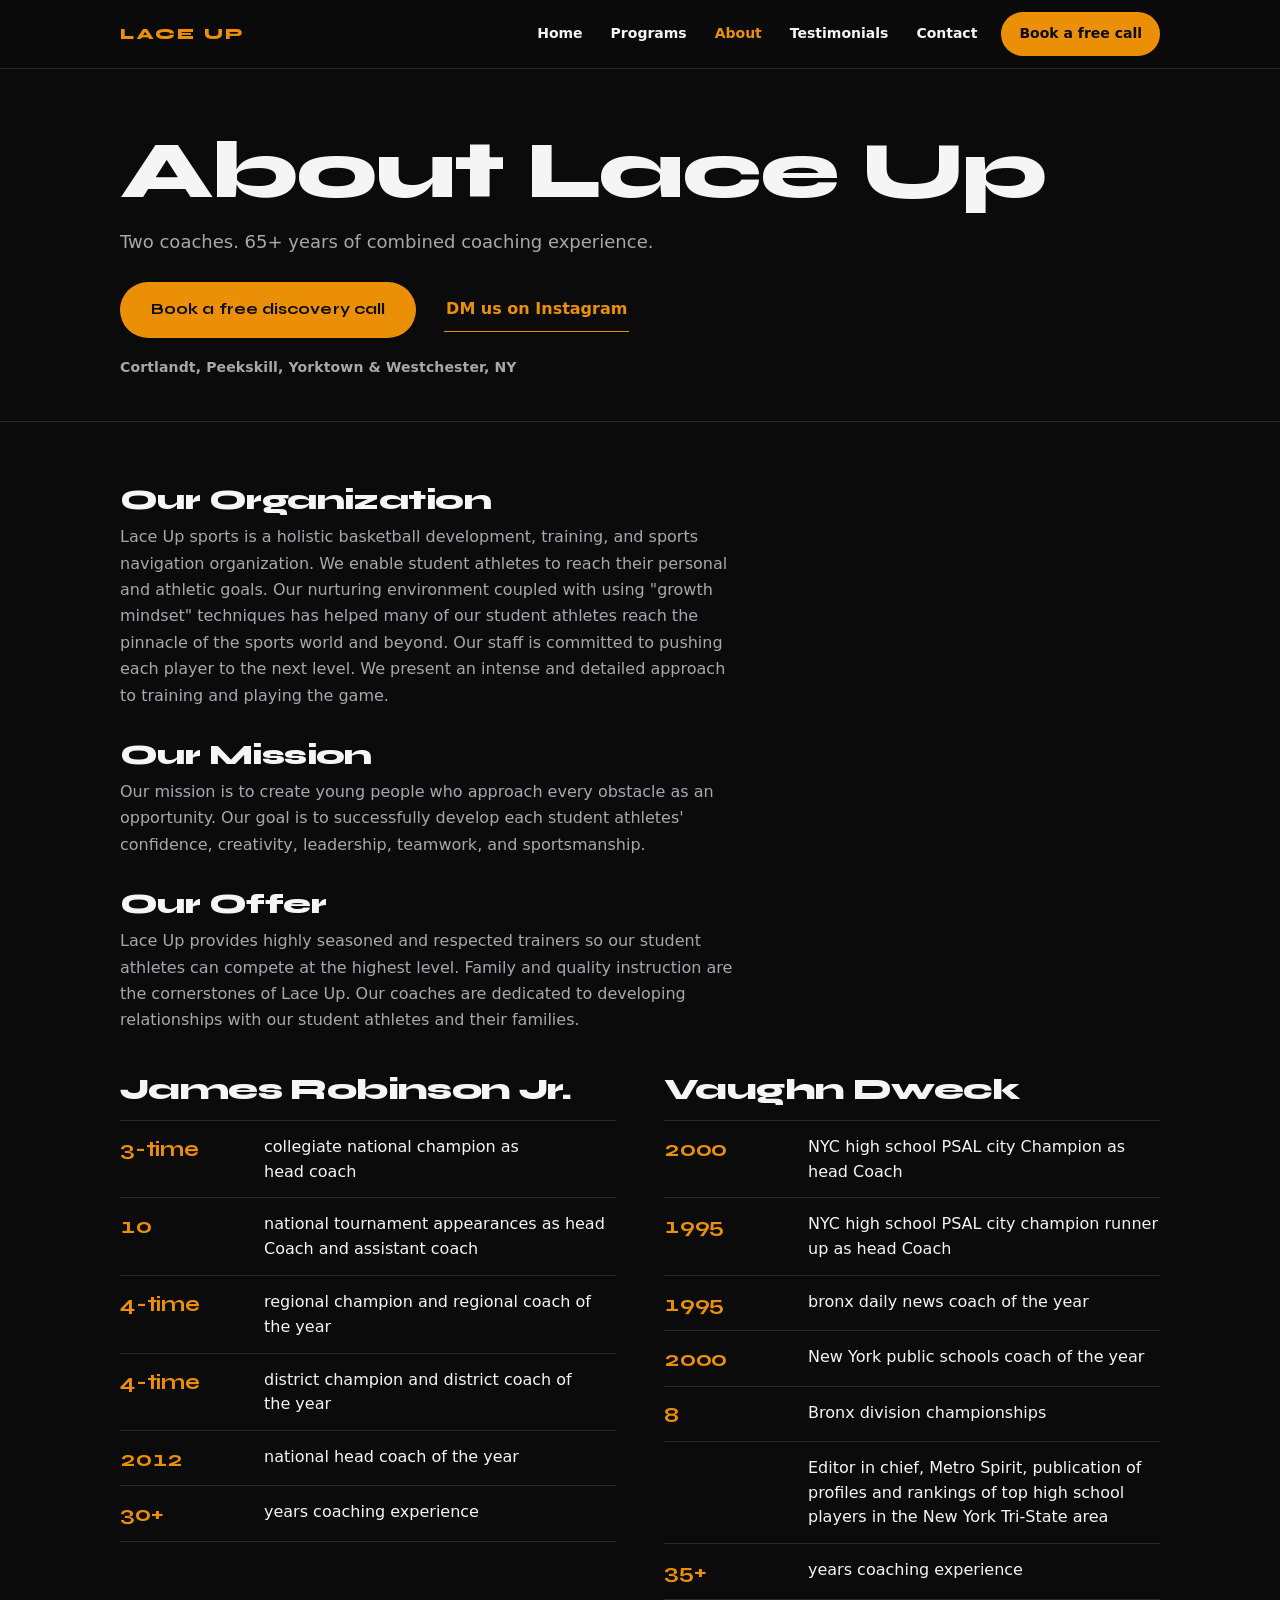
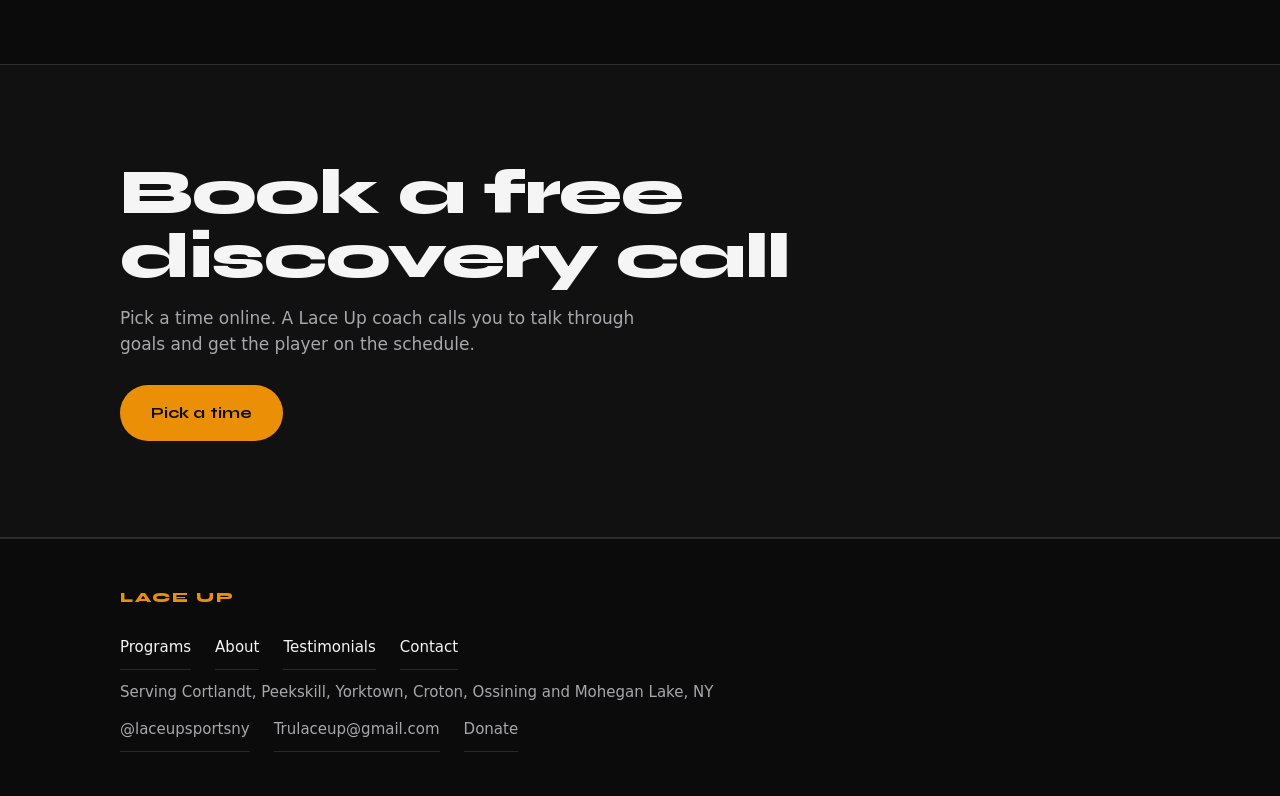
==== commit 47eb4da0: "Donate with PayPal back (Lace Up Sports LLC): contact page section + footer link on every page Co-Au" ====
--- a/about/index.html
+++ b/about/index.html
@@ -12,7 +12,7 @@
 <meta name="theme-color" content="#0B0B0B"><meta property="og:site_name" content="Lace Up Sports">
 <link rel="preload" as="font" type="font/woff2" href="/assets/fonts/syne-latin-vf.woff2" crossorigin>
 <link rel="preconnect" href="https://assets.calendly.com">
-<link rel="stylesheet" href="/styles.css?v=2b352f09">
+<link rel="stylesheet" href="/styles.css?v=ab4264d3">
 <script>document.documentElement.classList.add('js');</script>
 <script type="application/ld+json">
 {"@context":"https://schema.org","@type":["LocalBusiness","SportsActivityLocation"],"name":"Lace Up Sports","description":"Basketball training for youth and high school players in Westchester, NY.","url":"https://www.trulaceup.com/","email":"Trulaceup@gmail.com","image":"https://www.trulaceup.com/assets/og.jpg","sameAs":["https://www.instagram.com/laceupsportsny"],"areaServed":[{"@type":"City","name":"Cortlandt, NY"},{"@type":"City","name":"Peekskill, NY"},{"@type":"City","name":"Yorktown, NY"},{"@type":"City","name":"Croton, NY"},{"@type":"City","name":"Ossining, NY"},{"@type":"City","name":"Mohegan Lake, NY"}],"makesOffer":[{"@type":"Offer","itemOffered":{"@type":"Service","name":"1:1 Private Training"}},{"@type":"Offer","itemOffered":{"@type":"Service","name":"Small Group Training"}},{"@type":"Offer","itemOffered":{"@type":"Service","name":"Team & Squad Sessions"}},{"@type":"Offer","itemOffered":{"@type":"Service","name":"Clinics"}}]}
@@ -59,7 +59,7 @@
 <footer><div class="wrap"><div class="foot-wordmark">LACE UP</div>
 <nav class="foot-nav" aria-label="Pages"><a href="/programs/">Programs</a><a href="/about/">About</a><a href="/testimonials/">Testimonials</a><a href="/contact/">Contact</a></nav>
 <div>Serving Cortlandt, Peekskill, Yorktown, Croton, Ossining and Mohegan Lake, NY</div>
-<div class="foot-row"><a href="https://www.instagram.com/laceupsportsny" target="_blank" rel="noopener">@laceupsportsny</a><a href="mailto:Trulaceup@gmail.com">Trulaceup@gmail.com</a></div></div></footer>
+<div class="foot-row"><a href="https://www.instagram.com/laceupsportsny" target="_blank" rel="noopener">@laceupsportsny</a><a href="mailto:Trulaceup@gmail.com">Trulaceup@gmail.com</a><a href="https://www.paypal.com/donate/?business=Trulaceup%40gmail.com&amp;no_recurring=0&amp;currency_code=USD&amp;item_name=Lace+Up+Sports" target="_blank" rel="noopener">Donate</a></div></div></footer>
 <nav class="sticky-bar" aria-label="Quick actions"><a href="https://www.instagram.com/laceupsportsny" target="_blank" rel="noopener">DM</a><a class="js-book" href="/contact/#book">Book a free call</a></nav>
 <script>(function(){var b=document.getElementById('navBurger'),m=document.getElementById('nav-menu');
 function c(){m.classList.remove('open');b.setAttribute('aria-expanded','false');}
--- a/styles.css
+++ b/styles.css
@@ -263,6 +263,12 @@
 .pull blockquote::before{content:"\201C"; color:var(--orange);}
 .pull blockquote::after{content:"\201D"; color:var(--orange);}
 .pull figcaption{margin-top:4px; font-family:var(--display); font-size:clamp(18px,2vw,24px); font-weight:700; color:var(--orange); line-height:1.15;}
+.proof{margin:0 0 var(--s-3); max-width:420px;}
+.proof img{display:block; width:100%; height:auto; border:1px solid var(--line);}
+.proof figcaption{margin-top:10px; font-family:var(--text); font-size:15px; line-height:1.45; color:var(--muted); max-width:44ch;}
+.pair .pull{border-top:0; padding-top:0;}
+@media (min-width:701px){ .pair{display:grid; grid-template-columns:minmax(0,420px) 1fr; gap:48px; align-items:center; padding:26px 0 30px; border-top:1px solid var(--line);} .pair .proof{margin:0;} .pair .pull{grid-template-columns:1fr; padding:0;} .pair .pull figcaption{order:0; padding-top:0;} .pair-card .proof{max-width:420px;} }
+@media (max-width:700px){ .pair{padding-top:26px; border-top:1px solid var(--line);} .pair-card{padding:18px 0;} }
 .ledger-quotes .row > p{font-size:17px; color:var(--ink); max-width:56ch;}
 .ledger-quotes .fig{color:var(--orange);}
 
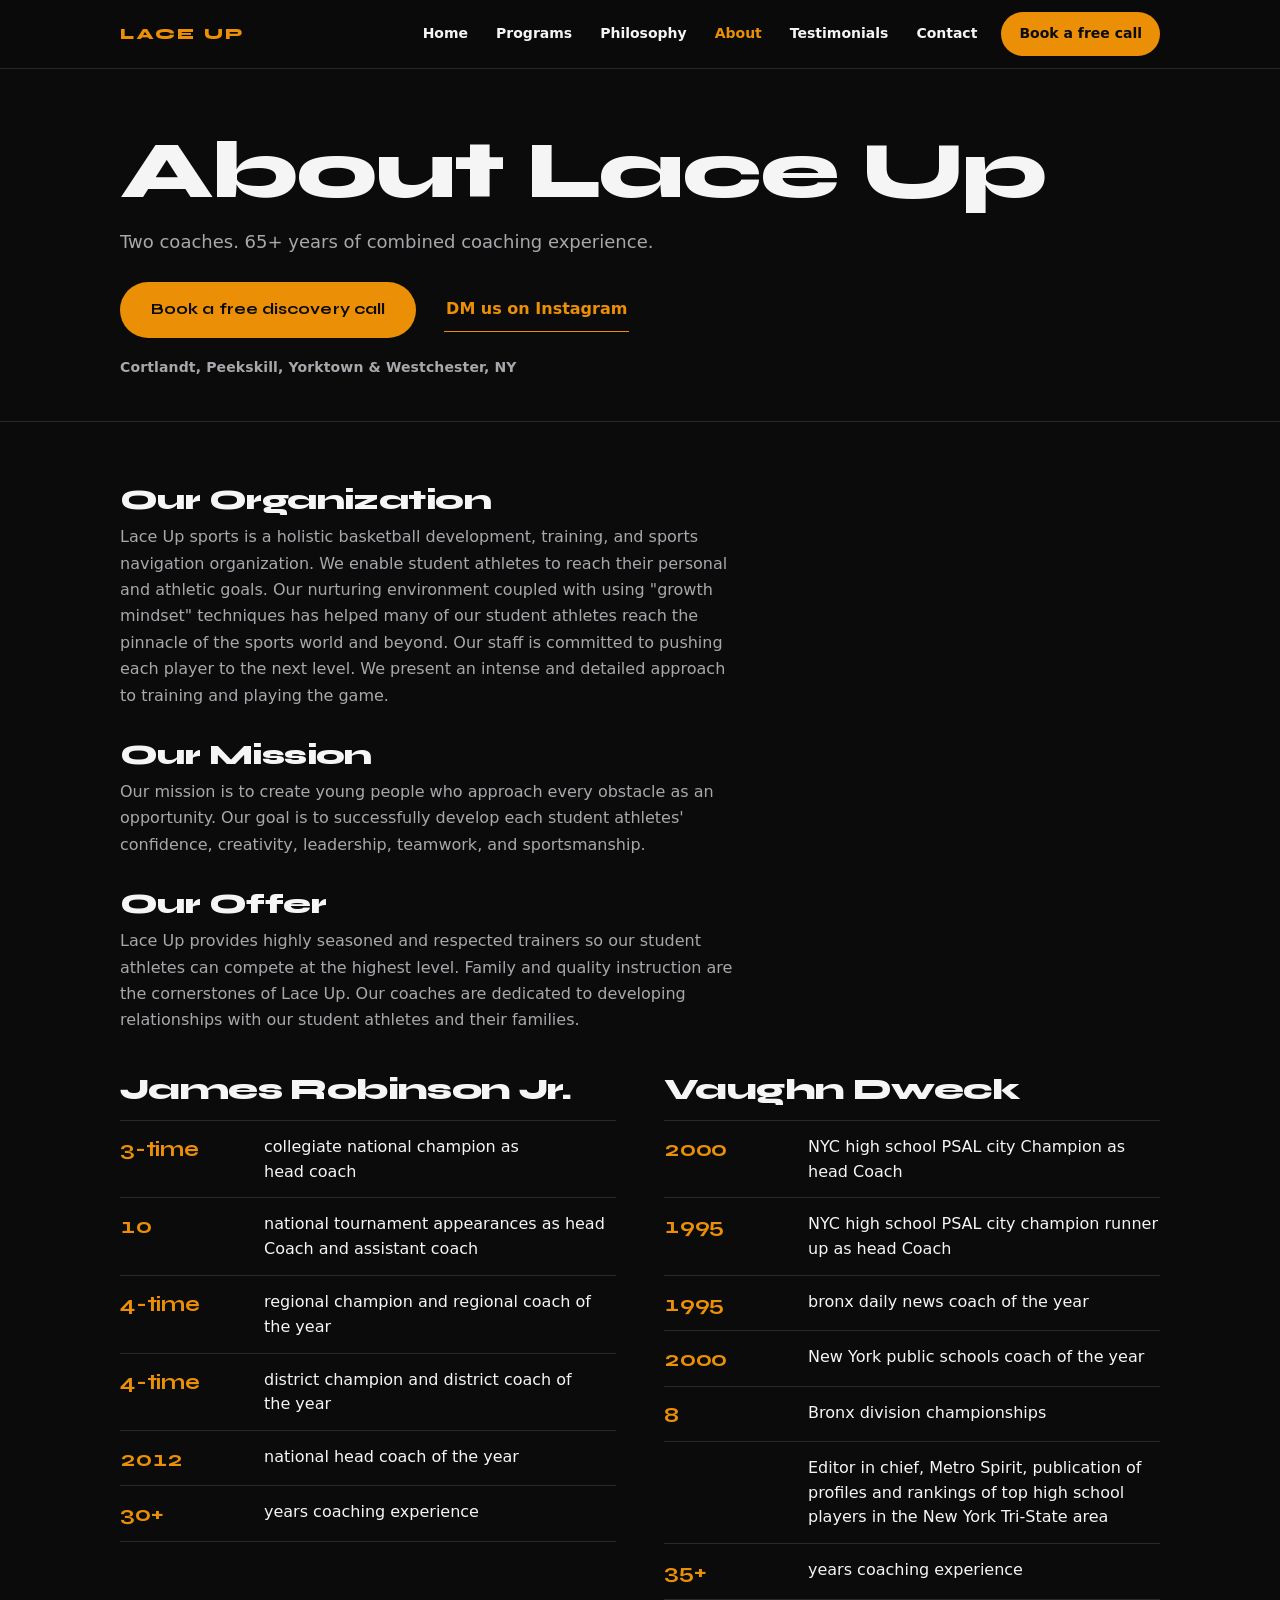
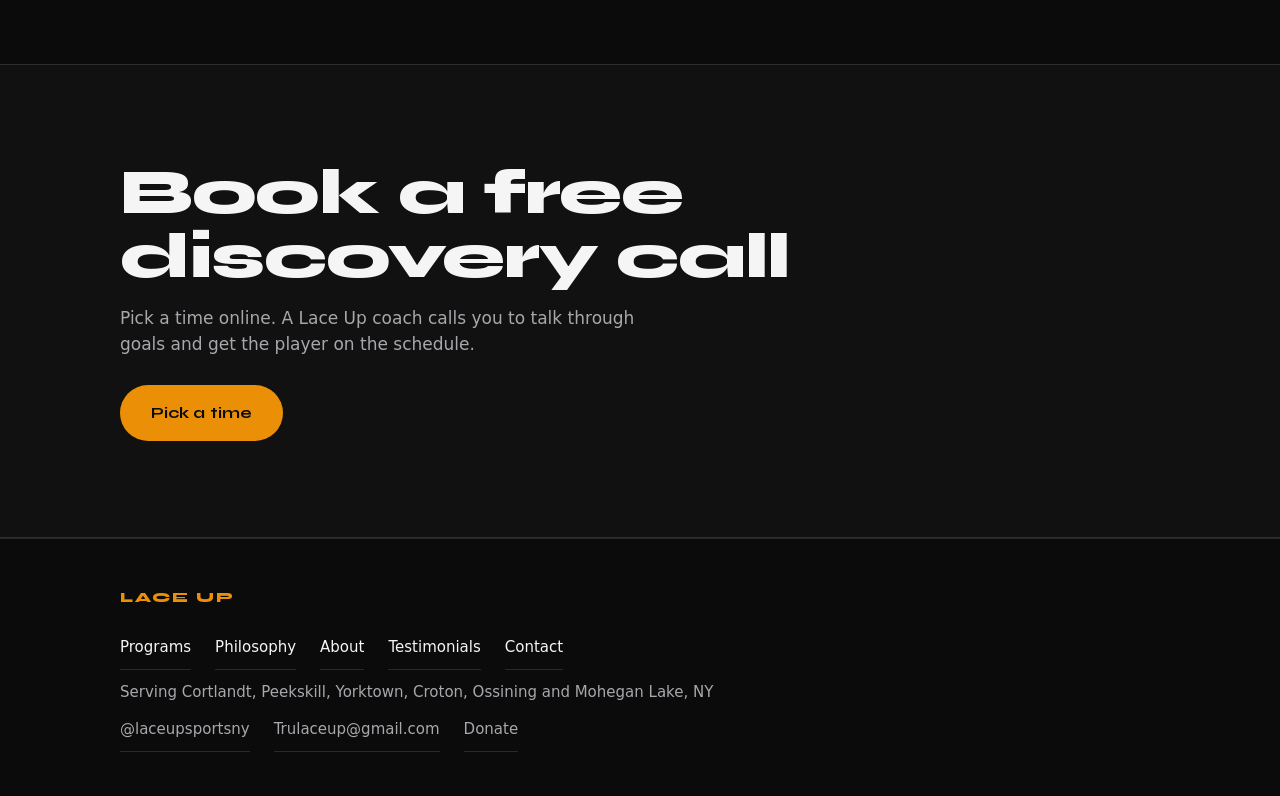
==== commit ee0d66f1: "Redesign home page, add philosophy page at /about/philosophy/ New photo-led home page and philosophy" ====
--- a/about/index.html
+++ b/about/index.html
@@ -12,7 +12,7 @@
 <meta name="theme-color" content="#0B0B0B"><meta property="og:site_name" content="Lace Up Sports">
 <link rel="preload" as="font" type="font/woff2" href="/assets/fonts/syne-latin-vf.woff2" crossorigin>
 <link rel="preconnect" href="https://assets.calendly.com">
-<link rel="stylesheet" href="/styles.css?v=ab4264d3">
+<link rel="stylesheet" href="/styles.css?v=73cc6734">
 <script>document.documentElement.classList.add('js');</script>
 <script type="application/ld+json">
 {"@context":"https://schema.org","@type":["LocalBusiness","SportsActivityLocation"],"name":"Lace Up Sports","description":"Basketball training for youth and high school players in Westchester, NY.","url":"https://www.trulaceup.com/","email":"Trulaceup@gmail.com","image":"https://www.trulaceup.com/assets/og.jpg","sameAs":["https://www.instagram.com/laceupsportsny"],"areaServed":[{"@type":"City","name":"Cortlandt, NY"},{"@type":"City","name":"Peekskill, NY"},{"@type":"City","name":"Yorktown, NY"},{"@type":"City","name":"Croton, NY"},{"@type":"City","name":"Ossining, NY"},{"@type":"City","name":"Mohegan Lake, NY"}],"makesOffer":[{"@type":"Offer","itemOffered":{"@type":"Service","name":"1:1 Private Training"}},{"@type":"Offer","itemOffered":{"@type":"Service","name":"Small Group Training"}},{"@type":"Offer","itemOffered":{"@type":"Service","name":"Team & Squad Sessions"}},{"@type":"Offer","itemOffered":{"@type":"Service","name":"Clinics"}}]}
@@ -22,7 +22,7 @@
 <a href="/" class="wordmark">LACE UP</a>
 <button type="button" class="nav-burger" id="navBurger" aria-label="Menu" aria-controls="nav-menu" aria-expanded="false"><span></span><span></span><span></span></button>
 <nav id="nav-menu" class="nav-menu" aria-label="Primary">
-<a href="/">Home</a><a href="/programs/">Programs</a><a href="/about/" aria-current="page">About</a><a href="/testimonials/">Testimonials</a><a href="/contact/">Contact</a>
+<a href="/">Home</a><a href="/programs/">Programs</a><a href="/about/philosophy/">Philosophy</a><a href="/about/" aria-current="page">About</a><a href="/testimonials/">Testimonials</a><a href="/contact/">Contact</a>
 <a class="nav-book js-book" href="/contact/#book">Book a free call</a></nav></div></header>
 <main>
 <section class="page-head"><div class="wrap">
@@ -57,7 +57,7 @@
 <section class="section book-band"><div class="wrap"><h2>Book a free discovery call</h2><p class="band-sub">Pick a time online. A Lace Up coach calls you to talk through goals and get the player on the schedule.</p><div class="cta-row"><a class="btn btn-primary js-book" href="/contact/#book">Pick a time</a></div></div></section>
 </main>
 <footer><div class="wrap"><div class="foot-wordmark">LACE UP</div>
-<nav class="foot-nav" aria-label="Pages"><a href="/programs/">Programs</a><a href="/about/">About</a><a href="/testimonials/">Testimonials</a><a href="/contact/">Contact</a></nav>
+<nav class="foot-nav" aria-label="Pages"><a href="/programs/">Programs</a><a href="/about/philosophy/">Philosophy</a><a href="/about/">About</a><a href="/testimonials/">Testimonials</a><a href="/contact/">Contact</a></nav>
 <div>Serving Cortlandt, Peekskill, Yorktown, Croton, Ossining and Mohegan Lake, NY</div>
 <div class="foot-row"><a href="https://www.instagram.com/laceupsportsny" target="_blank" rel="noopener">@laceupsportsny</a><a href="mailto:Trulaceup@gmail.com">Trulaceup@gmail.com</a><a href="https://www.paypal.com/donate/?business=Trulaceup%40gmail.com&amp;no_recurring=0&amp;currency_code=USD&amp;item_name=Lace+Up+Sports" target="_blank" rel="noopener">Donate</a></div></div></footer>
 <nav class="sticky-bar" aria-label="Quick actions"><a href="https://www.instagram.com/laceupsportsny" target="_blank" rel="noopener">DM</a><a class="js-book" href="/contact/#book">Book a free call</a></nav>
--- a/styles.css
+++ b/styles.css
@@ -119,6 +119,8 @@
 .hero-photo{position:relative; overflow:hidden; background:#000;}
 .hero-photo img{display:block; width:100%; height:100%; object-fit:cover; object-position:center 40%;}
 .hero-copy{position:relative; z-index:1;}
+.hero-tag{position:absolute; left:0; right:0; bottom:0; margin:0; padding:48px 20px 16px; background:linear-gradient(to top,rgba(0,0,0,.85),rgba(0,0,0,0)); color:#fff; font-family:var(--text); font-size:15px; font-weight:600; line-height:1.35;}
+.hero-tag span{color:#fff; font-family:var(--display); font-weight:700;}
 .hero h1{
   font-size:clamp(44px,5vw,76px);
   line-height:.94; letter-spacing:-.025em;
